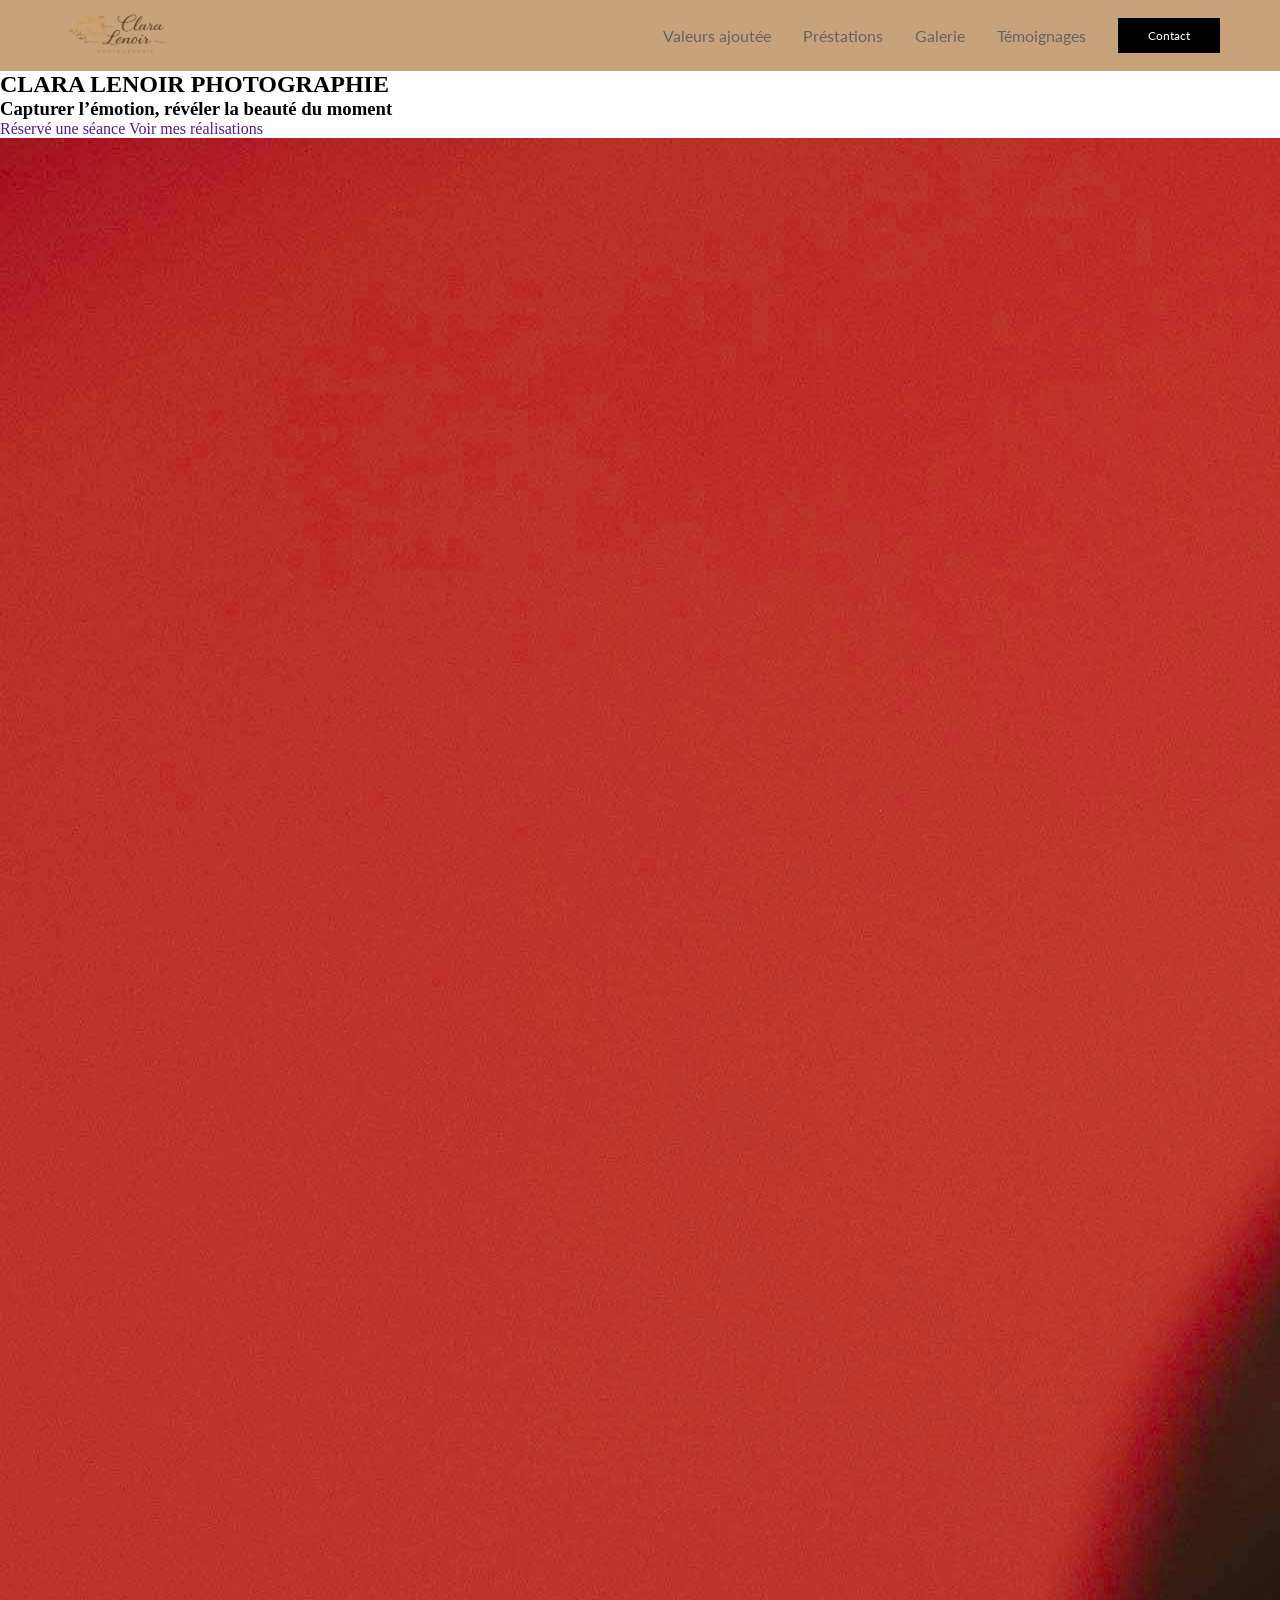
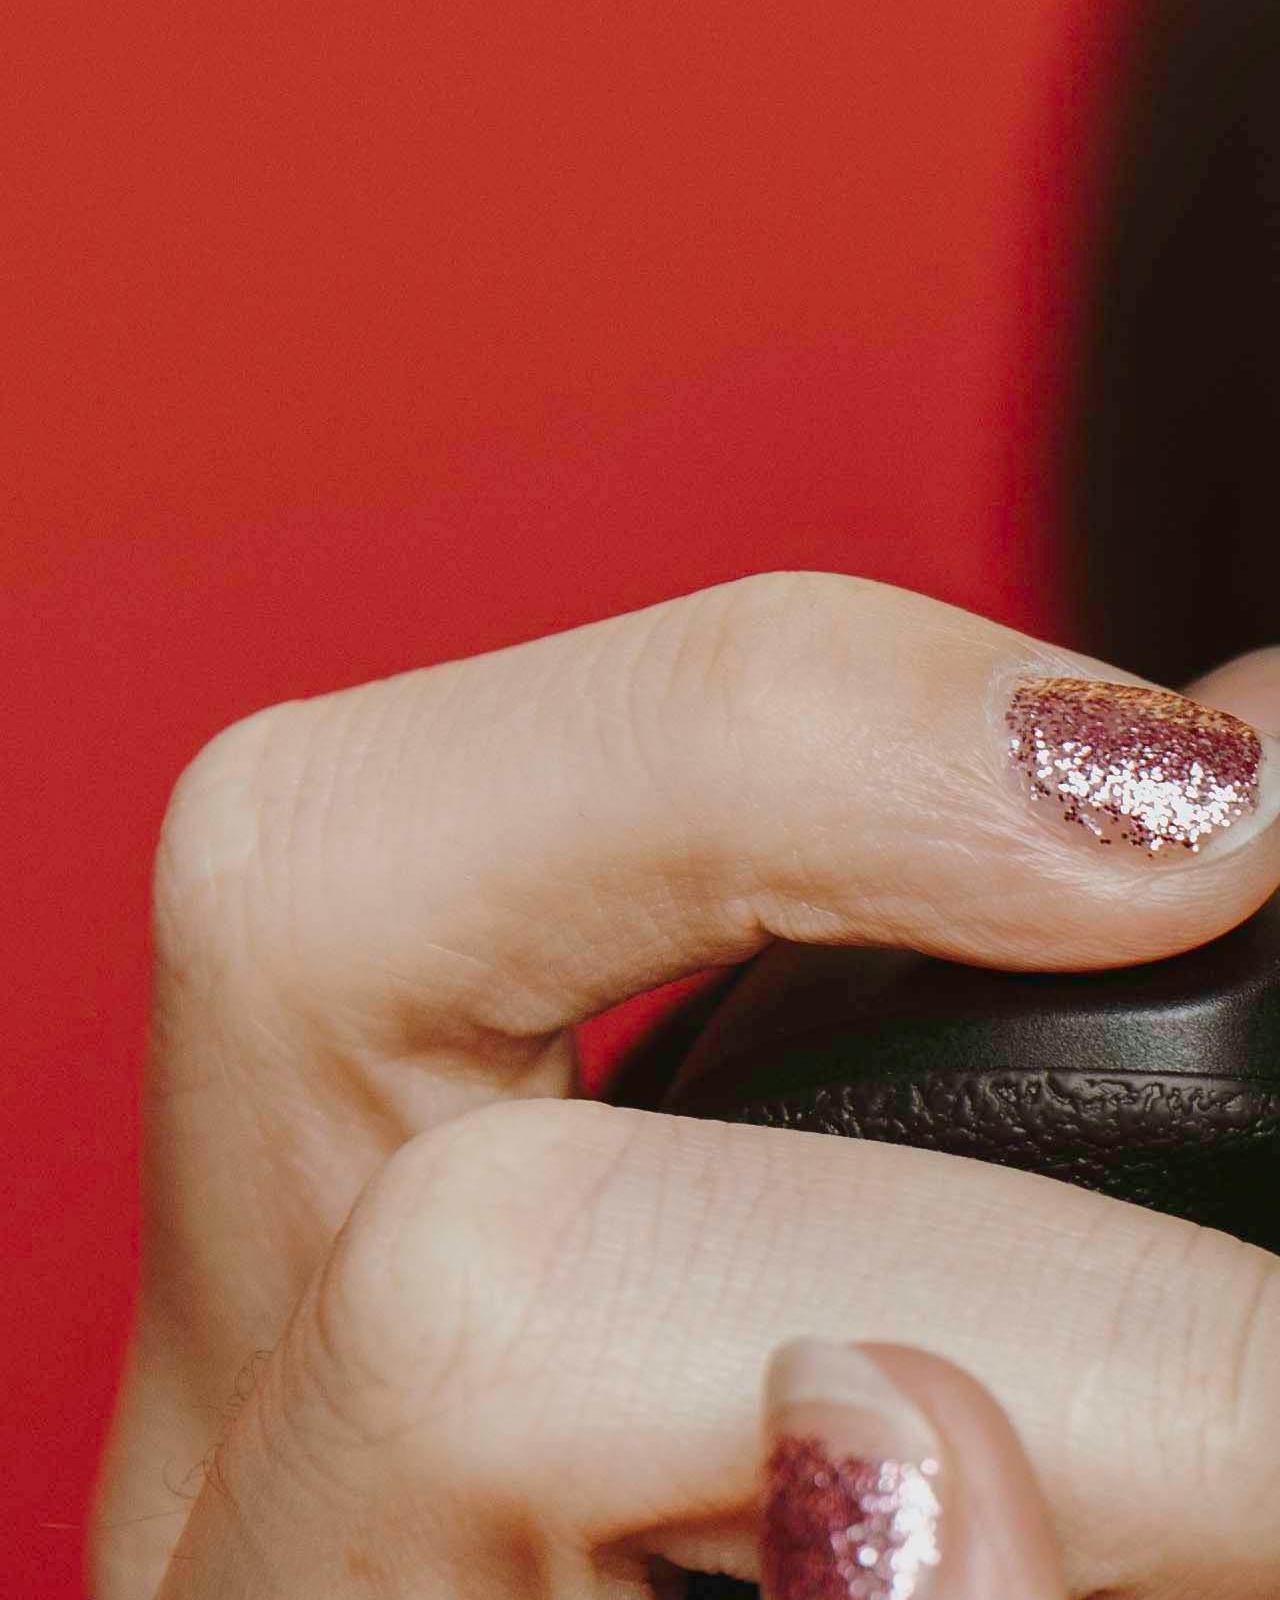
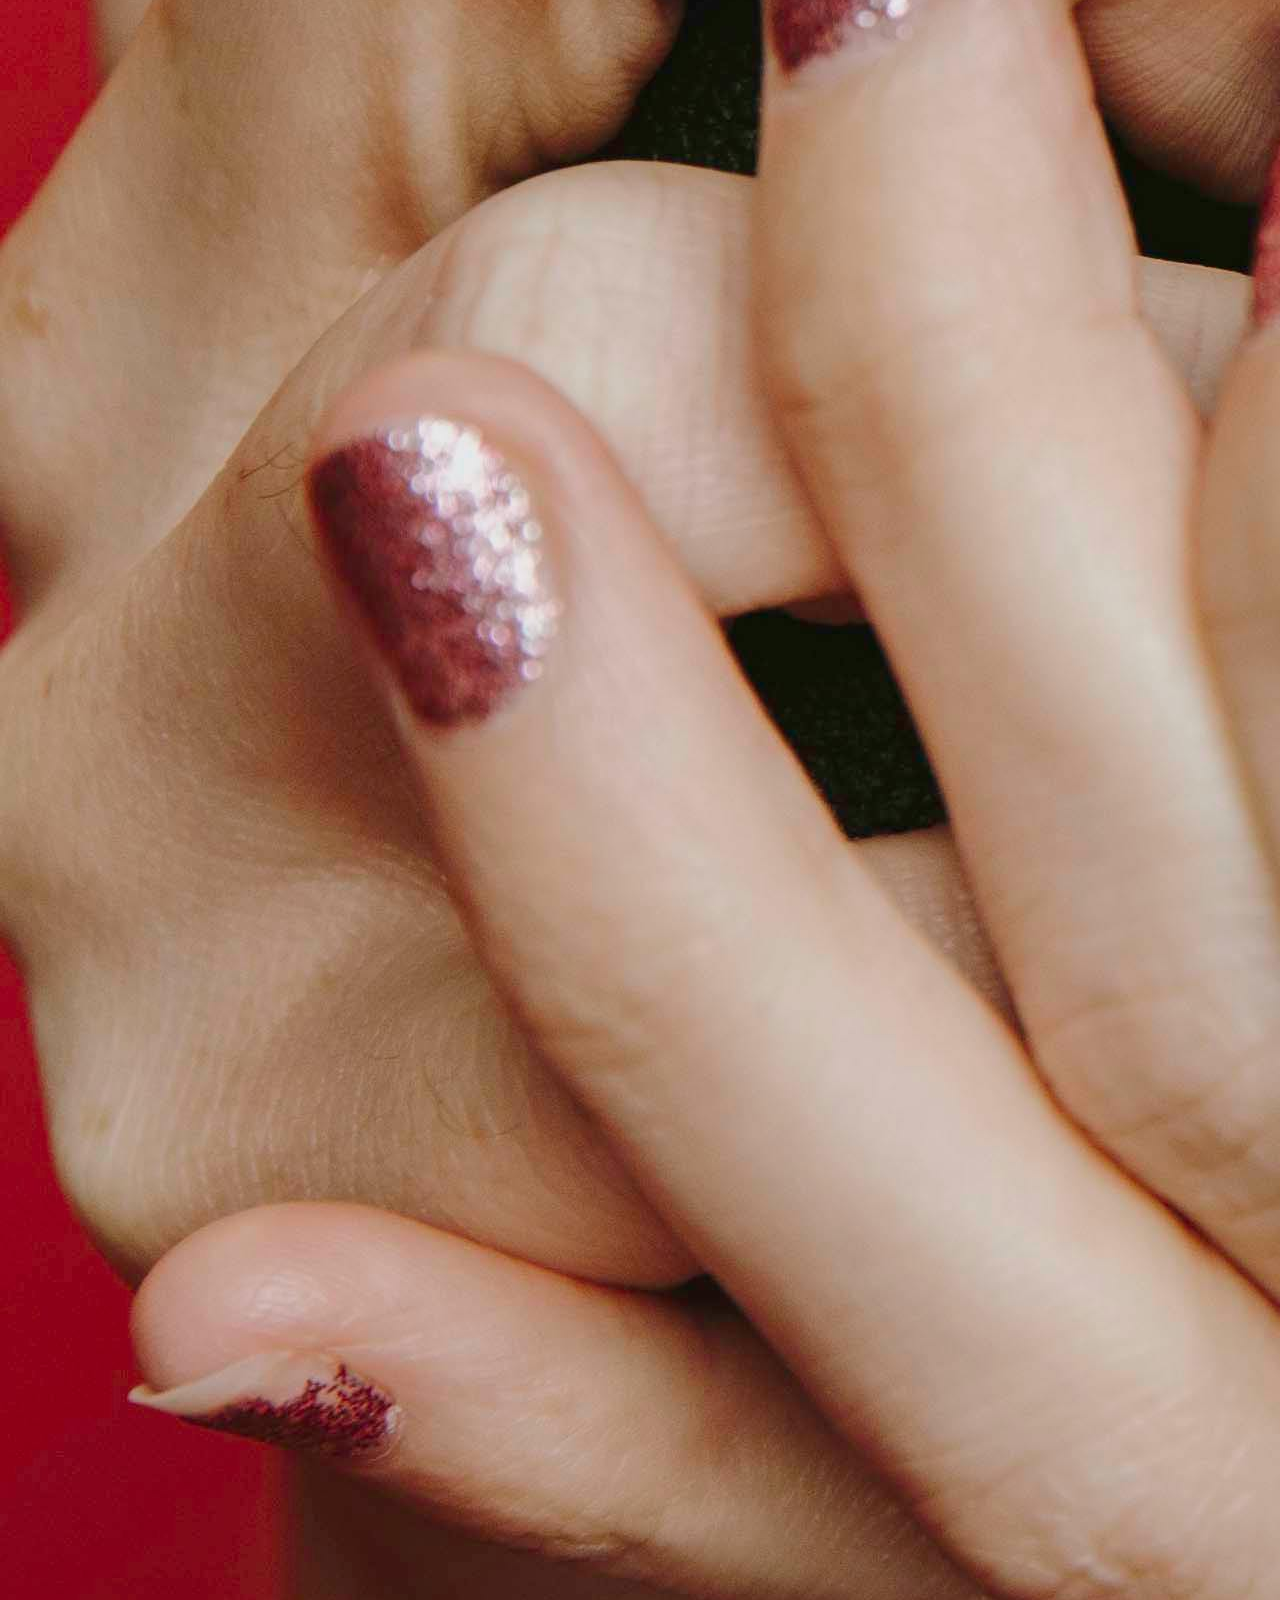
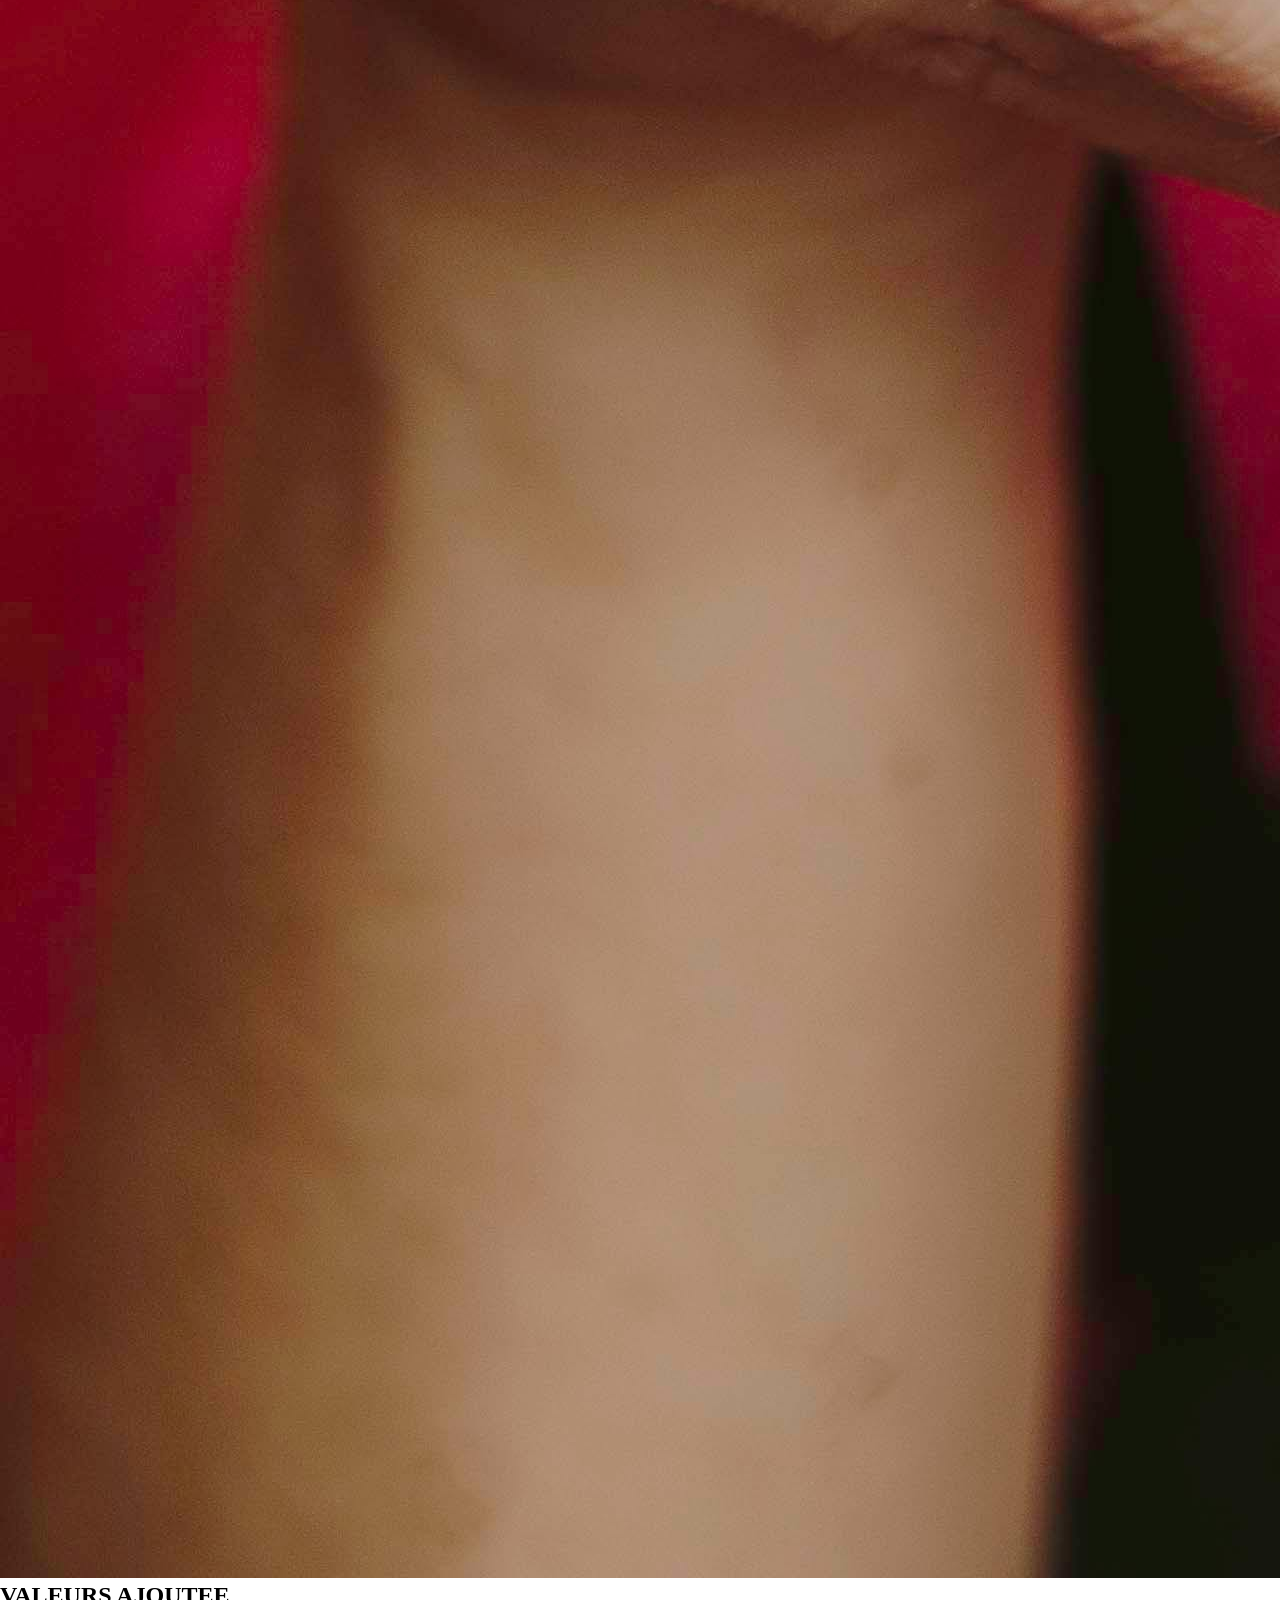
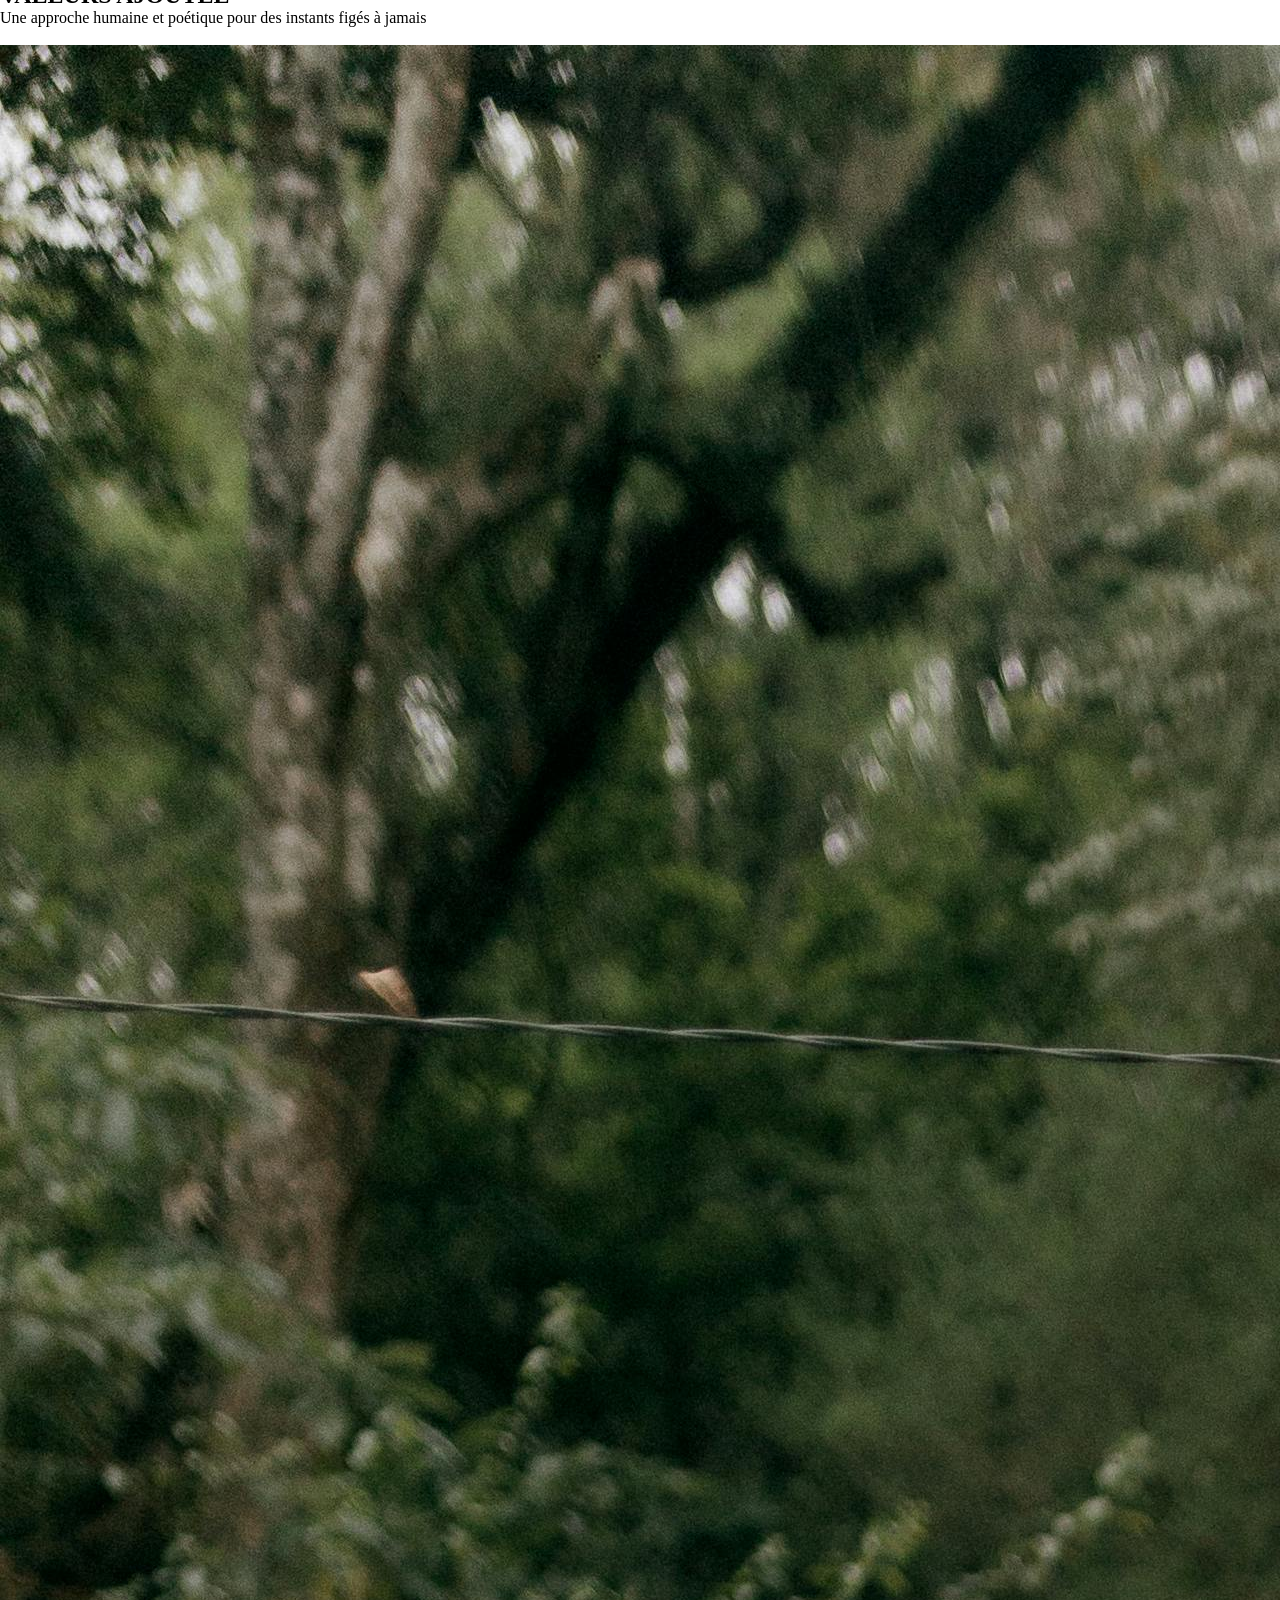
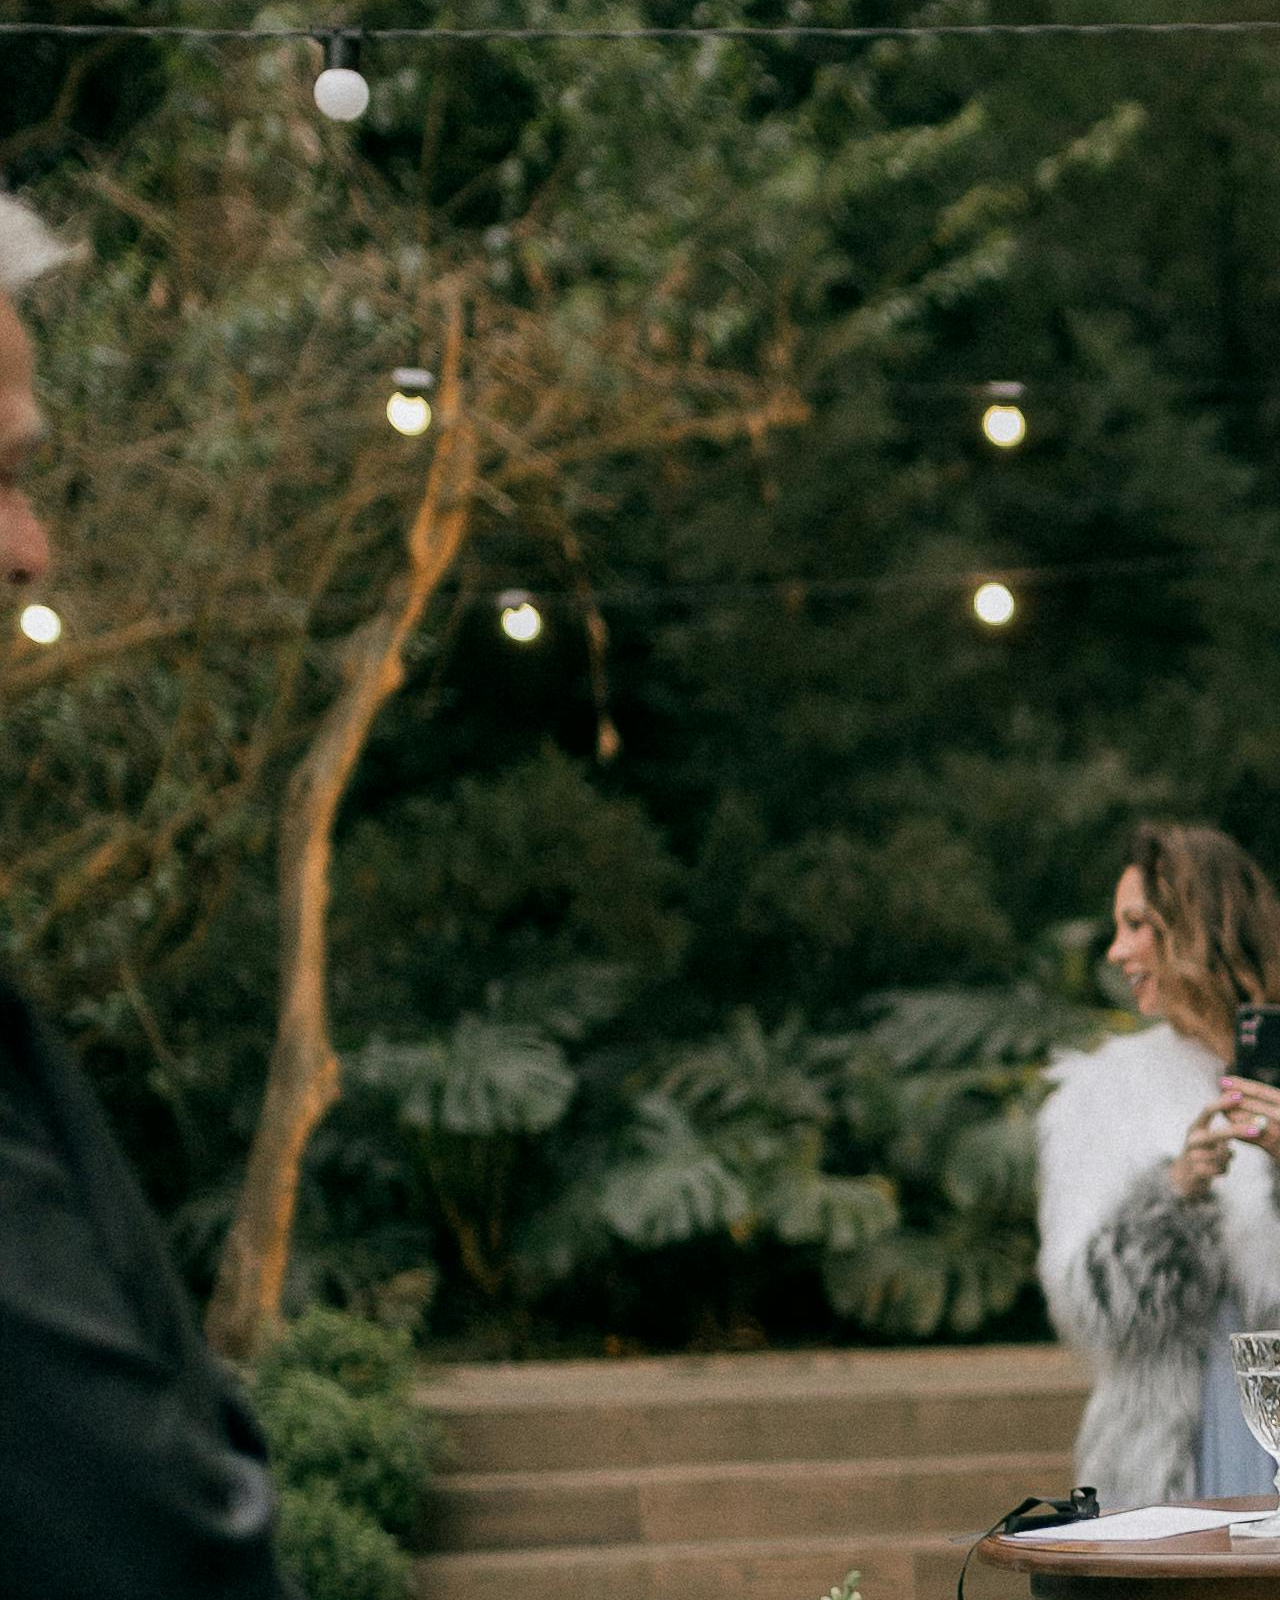
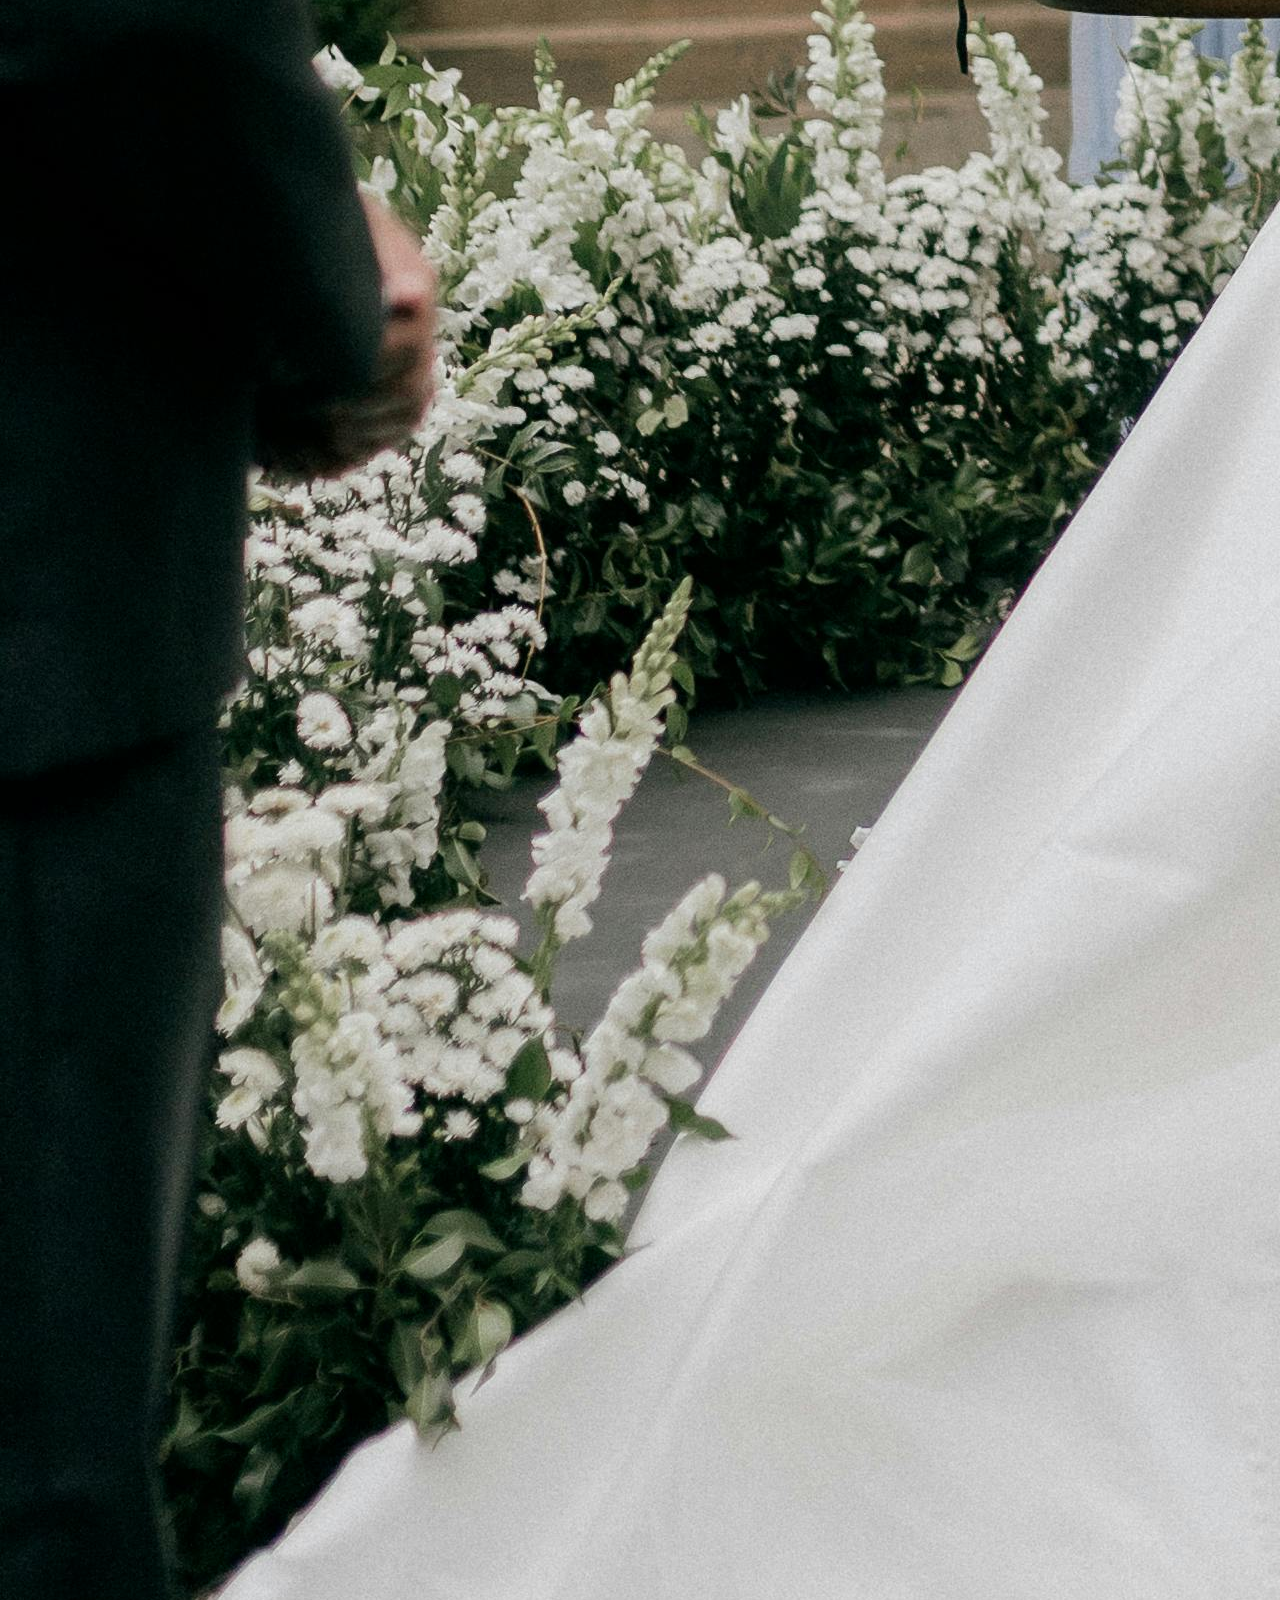
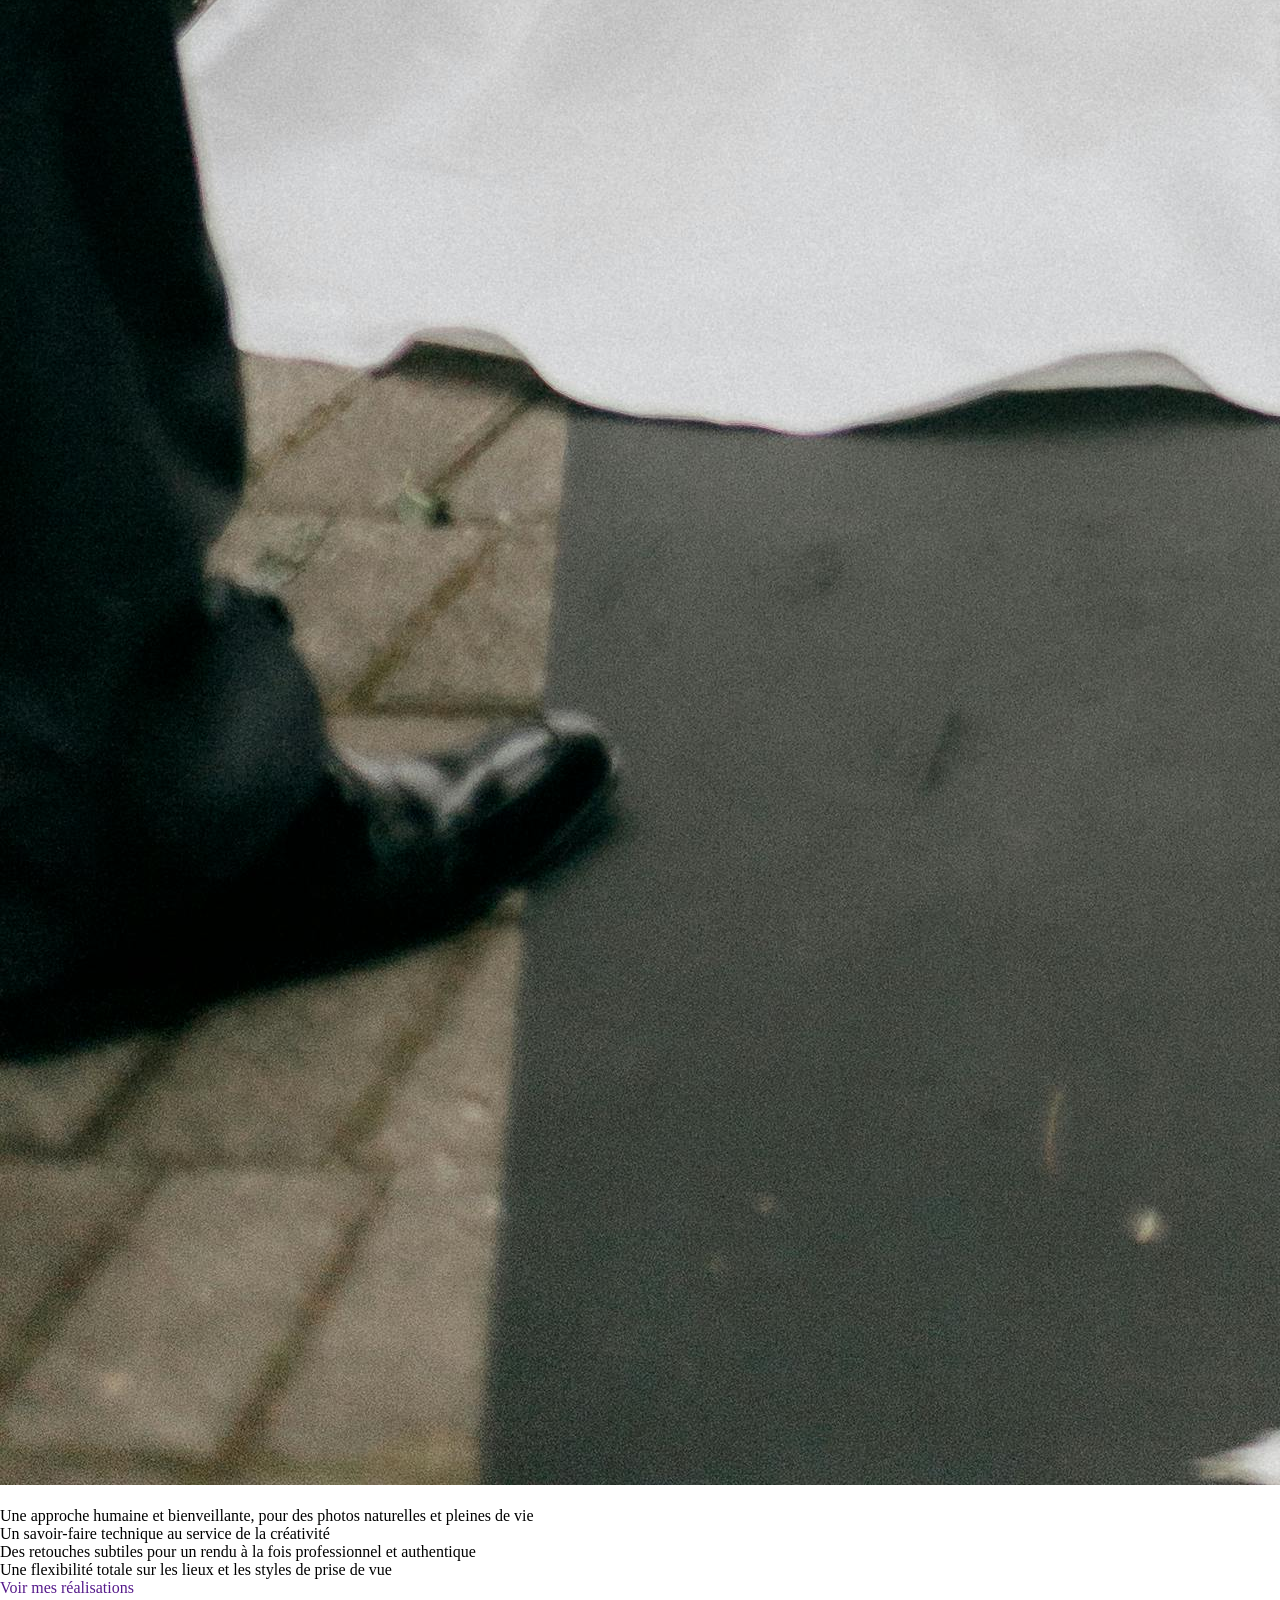
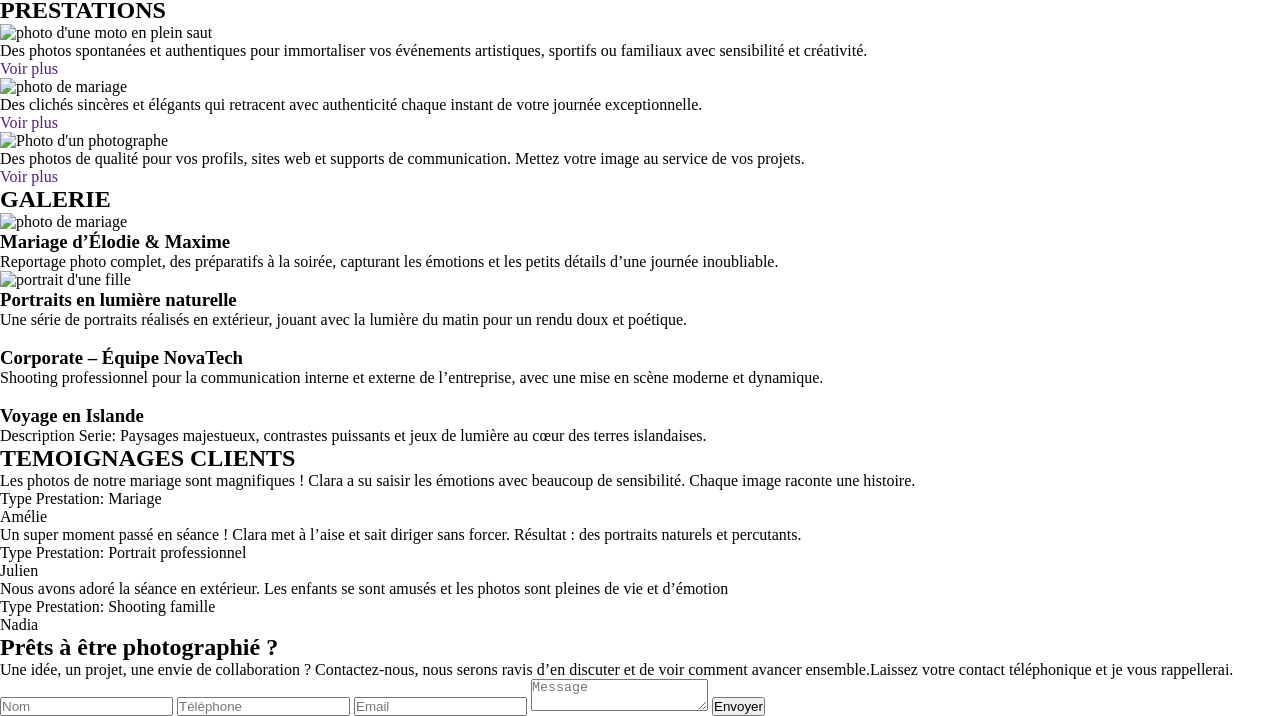
==== index.html @ d7edb302 "v1" ====
<!DOCTYPE html>
<html lang="en">

<head>
    <meta charset="UTF-8">
    <meta name="viewport" content="width=device-width, initial-scale=1.0">
    <title>Clara Lenoir Photographie</title>

    <link rel="preconnect" href="https://fonts.googleapis.com">
    <link rel="preconnect" href="https://fonts.gstatic.com" crossorigin>
    <link
        href="https://fonts.googleapis.com/css2?family=Lato:ital,wght@0,100;0,300;0,400;0,700;0,900;1,100;1,300;1,400;1,700;1,900&family=Montserrat:ital,wght@0,100..900;1,100..900&display=swap"
        rel="stylesheet">


    <link rel="stylesheet" type="text/css"
        href="https://cdn.jsdelivr.net/npm/@phosphor-icons/web@2.1.1/src/regular/style.css" />
    <link rel="stylesheet" type="text/css"
        href="https://cdn.jsdelivr.net/npm/@phosphor-icons/web@2.1.1/src/fill/style.css" />

    <link rel="stylesheet" href="style.css">

</head>

<body>

    <!------------
        HEADER
    -------------->
    <header class="flex align-center space-between bg-beige">

        <div class="flex space-between align-center container-1200">
            <a class="w-10" href="">
                <img class="w-100" src="asset/photographe/Logo-transparant.png" alt="">
            </a>

            <nav class="flex gap-32 align-center">

                <a class="black lato" href="">Valeurs ajoutée</a>
                <a class="black lato" href="">Préstations</a>
                <a class="black lato" href="">Galerie</a>
                <a class="black lato" href="">Témoignages</a>

                <!--Bouton-->
                <a class="lato btn-black" href="">Contact</a>

            </nav>
        </div>


    </header>

    <main>
        <!-------------------
        SECTION HERO
    -------------------->
        <section>

            <div>
                <h1>CLARA LENOIR PHOTOGRAPHIE</h1>

                <h3>Capturer l’émotion, révéler la beauté du moment</h3>

                <div>
                    <a href="">Réservé une séance</a>

                    <a href="">Voir mes réalisations</a>
                </div>

                <img src="asset/photographe/HERO.jpg" alt="Photo d'une photographe">

            </div>

        </section>

        <!----------------------------
        SECTION VALEURS AJOUTEE
    ----------------------------->
        <section>

            <!--DIV H2-->
            <div>
                <h2>VALEURS AJOUTEE</h2>

                <p>Une approche humaine et poétique pour des instants figés à jamais</p>

            </div>

            <!--DIV PARENT-->
            <div>

                <!--DIV IMG-->
                <div>

                    <img src="asset/photographe/mariage.png" alt="">

                    <img src="asset/photographe/Mariage2.jpg" alt="">

                    <img src="" alt="">

                </div>

                <!--DIV LIST-->
                <div>
                    <ul>
                        <li><i class="ph ph-shield-check"></i>Une approche humaine et bienveillante, pour des photos
                            naturelles et pleines de vie</li>

                        <li><i class="ph ph-shield-check"></i>Un savoir-faire technique au service de la créativité</li>

                        <li><i class="ph ph-shield-check"></i>Des retouches subtiles pour un rendu à la fois
                            professionnel et authentique</li>

                        <li><i class="ph ph-shield-check"></i>Une flexibilité totale sur les lieux et les styles de
                            prise de vue</li>

                        <a href="">Voir mes réalisations</a>
                    </ul>

                </div>

            </div>

        </section>

        <!------------------------
        SECTION PRESTATIONS
    -------------------------->
        <section>

            <h2>PRESTATIONS</h2>

            <!--DIV PARENT-->
            <div>

                <!--DIV EVENEMENTS-->
                <div>
                    <img src="asset/photographe/nathanael-desmeules-r5GDJ0V_4D8-unsplash.jpg"
                        alt="photo d'une moto en plein saut">

                    <p>Des photos spontanées et authentiques pour immortaliser vos événements artistiques, sportifs ou
                        familiaux avec sensibilité et créativité.</p>

                    <a href="">Voir plus</a>
                </div>

                <!--DIV MARIAGE-->
                <div>
                    <img src="asset/photographe/alvaro-cvg-mW8IZdX7n8E-unsplash.jpg" alt="photo de mariage">

                    <p>Des clichés sincères et élégants qui retracent avec authenticité chaque instant de votre journée
                        exceptionnelle.</p>

                    <a href="">Voir plus</a>

                </div>

                <!--DIV SHOOTING-->
                <div>
                    <img src="asset/photographe/colin-lloyd-UOBgu1hEj0o-unsplash.jpg" alt="Photo d'un photographe">

                    <p>Des photos de qualité pour vos profils, sites web et supports de communication. Mettez votre
                        image au service de vos projets.</p>

                    <a href="">Voir plus</a>
                </div>

            </div>

        </section>

        <!-------------------
        SECTION GALERIE
    -------------------->
        <section>

            <h2>GALERIE</h2>

            <!--DIV MARIAGE-->
            <div>
                <img src="asset/photographe/mariage.png" alt="photo de mariage">

                <div>
                    <h3>Mariage d’Élodie & Maxime</h3>

                    <p>Reportage photo complet, des préparatifs à la soirée, capturant les émotions et les petits
                        détails d’une journée inoubliable.</p>
                </div>

            </div>

            <!--DIV PORTRAITS-->
            <div>
                <img src="asset/photographe/portraits-lumiere.png" alt="portrait d'une fille">

                <div>
                    <h3>Portraits en lumière naturelle</h3>

                    <p>Une série de portraits réalisés en extérieur, jouant avec la lumière du matin pour un rendu doux
                        et poétique.</p>
                </div>
            </div>

            <!--DIV CORPORATE-->
            <div>
                <img src="asset/photographe/corporate-novatech.png" alt="">

                <div>
                    <h3>Corporate – Équipe NovaTech</h3>

                    <p>Shooting professionnel pour la communication interne et externe de l’entreprise, avec une mise en
                        scène moderne et dynamique.</p>
                </div>
            </div>

            <!--DIV VOYAGE-->
            <div>
                <img src="asset/photographe/voyage-islande.png" alt="">

                <div>
                    <h3>Voyage en Islande</h3>

                    <p>Description Serie: Paysages majestueux, contrastes puissants et jeux de lumière au cœur des
                        terres islandaises.</p>
                </div>
            </div>

        </section>

        <!------------------------
        SECTION TEMOIGNAGES
    -------------------------->
        <section>

            <h2>TEMOIGNAGES CLIENTS</h2>

            <!--DIV PARENT-->
            <div>

                <!--DIV AMELIE-->
                <div>
                    <p>Les photos de notre mariage sont magnifiques ! Clara a su saisir les émotions avec beaucoup de
                        sensibilité. Chaque image raconte une histoire.</p>

                    <p>Type Prestation: Mariage</p>

                    <p>Amélie</p>
                </div>

                <!--DIV JULIEN-->
                <div>
                    <p>Un super moment passé en séance ! Clara met à l’aise et sait diriger sans forcer. Résultat : des
                        portraits naturels et percutants.</p>

                    <p>Type Prestation: Portrait professionnel</p>

                    <p>Julien</p>
                </div>

                <!--DIV NADIA-->
                <div>
                    <p>Nous avons adoré la séance en extérieur. Les enfants se sont amusés et les photos sont pleines de
                        vie et d’émotion</p>

                    <p>Type Prestation: Shooting famille</p>

                    <p>Nadia</p>
                </div>

            </div>

        </section>

        <!------------
        FOOTER
    ------------->
        <footer>

            <!-- DIV NAV -->
            <div>
                <h2>Prêts à être photographié ?</h2>

                <p>Une idée, un projet, une envie de collaboration ? Contactez-nous, nous serons ravis d’en discuter et
                    de voir comment avancer ensemble.Laissez votre contact téléphonique et je vous rappellerai.</p>

                <nav>
                    <a href=""><i class="ph ph-instagram-logo"></i></a>
                    <a href=""><i class="ph ph-facebook-logo"></i></a>
                    <a href=""><i class="ph ph-dribbble-logo"></i></a>
                    <a href=""><i class="ph ph-behance-logo"></i></a>
                    <a href=""><i class="ph ph-discord-logo"></i></a>
                </nav>

            </div>

            <!-- DIV INPUT -->
            <form action="">
                <input type="text" placeholder="Nom">
                <input type="text" placeholder="Téléphone">
                <input type="text" placeholder="Email">
                <textarea name="" id="" placeholder="Message"></textarea>

                <input type="submit" value="Envoyer">
            </form>

        </footer>

    </main>
</body>

</html>
---- style.css ----
/* import de la typo */


/* ------------------------------
            RESET
 ---------------------------------*/
*{
    margin: 0; /* pas de marges par défaut */
    padding: 0; /* pas de padding par défaut */
    box-sizing: border-box;  /* Ne change pas la taille de la boite si j'ajoute des paddings ou des broder. je garde le controle de ma boite.*/
}

a{
    text-decoration: none;
}

/* ------------------------------
            TEXTES
 ---------------------------------*/

.decoration-none {
    text-decoration: none; /* retirer la ligne sous le texte */
}

.list-type-none{
    list-style-type: none; /*retirer la puces des listes */
}

.bold{
    font-weight: 800; /* mettre en gras */
}

.text-center{
    text-align: center; /* centrer le texte */
}

.uppercase{
    text-transform: uppercase; /* mettre en majuscule */
}

.black{
    color: #636363;
}

.lato{
    font-family: "Lato",sans-serif;
}

/* ------------------------------
            LARGEURS
 ---------------------------------*/

.w-100{
    width: 100%;
}


.w-50 {
    width: 50%;
}

.w-48{
    width: 48%;
}

.w-30 {
    width: 30%;
}

.w-25 {
    width: 25%;
}

.w-20{
    width: 20%;
}

.w-10{
    width: 10%;
}

/* ------------------------------
            FLEXBOX
 ---------------------------------*/

.flex {
    display: flex;
    flex-wrap: wrap;
}

.space-between{
    justify-content: space-between;
}

.align-center{
    align-items: center;
}

.justify-center{
    justify-content: center;
}

.gap-8{
    gap: 8px;
}

.gap-16{
    gap: 16px;
}

.gap-32{
    gap: 32px;
}

/* ------------------------------
         MARGIN & PADDING 
 ---------------------------------*/

 /* Margin */

.mt-16 {
    margin-top: 16px;
}

.mb-16{
    margin-bottom: 16px;
}

.mt-32{
    margin-top: 32px;
}

.mb-32{
    margin-bottom: 32px;
}

.mt-128{
    margin-top: 128px;
}

.mb-128{
    margin-bottom: 128px;
}

/* padding */


.pb-16{
    padding-bottom: 16px;
}

.pt-16{
    padding-top: 16px;
}

.pb-32{
    padding-bottom: 16px;
}

.pt-32{
    padding-top: 32px;
}

.pb-32{
    padding-bottom: 32px;
}

.pt-128{
    padding-top: 128px;
}

.pb-128{
    padding-bottom: 128px;
}

/* ------------------------------
            CONTAINER
 ---------------------------------*/

.container-1000{
    max-width: 1000px;
    width: 100%;
    margin-left: auto;
    margin-right: auto;
    padding-left: 20px;
    padding-right: 20px;
}

.container-1200{
    max-width: 1200px;
    width: 100%;
    margin-left: auto;
    margin-right: auto;
    padding-left: 20px;
    padding-right: 20px;
}

.container-800{
    max-width: 800px;
    width: 100%;
    margin-left: auto;
    margin-right: auto;
    padding-left: 20px;
    padding-right: 20%;
}

/*----------------- 
    BACKGROUND
-------------------*/

.bg-beige{
    background-color: #C8A27A;
}


/*--------------
    BOUTON
---------------*/

.btn-black{
    padding: 10px 30px;
    background-color:black ;
    color: #FFFFFF;
    display: inline-block;
    font-size: 12px;
}
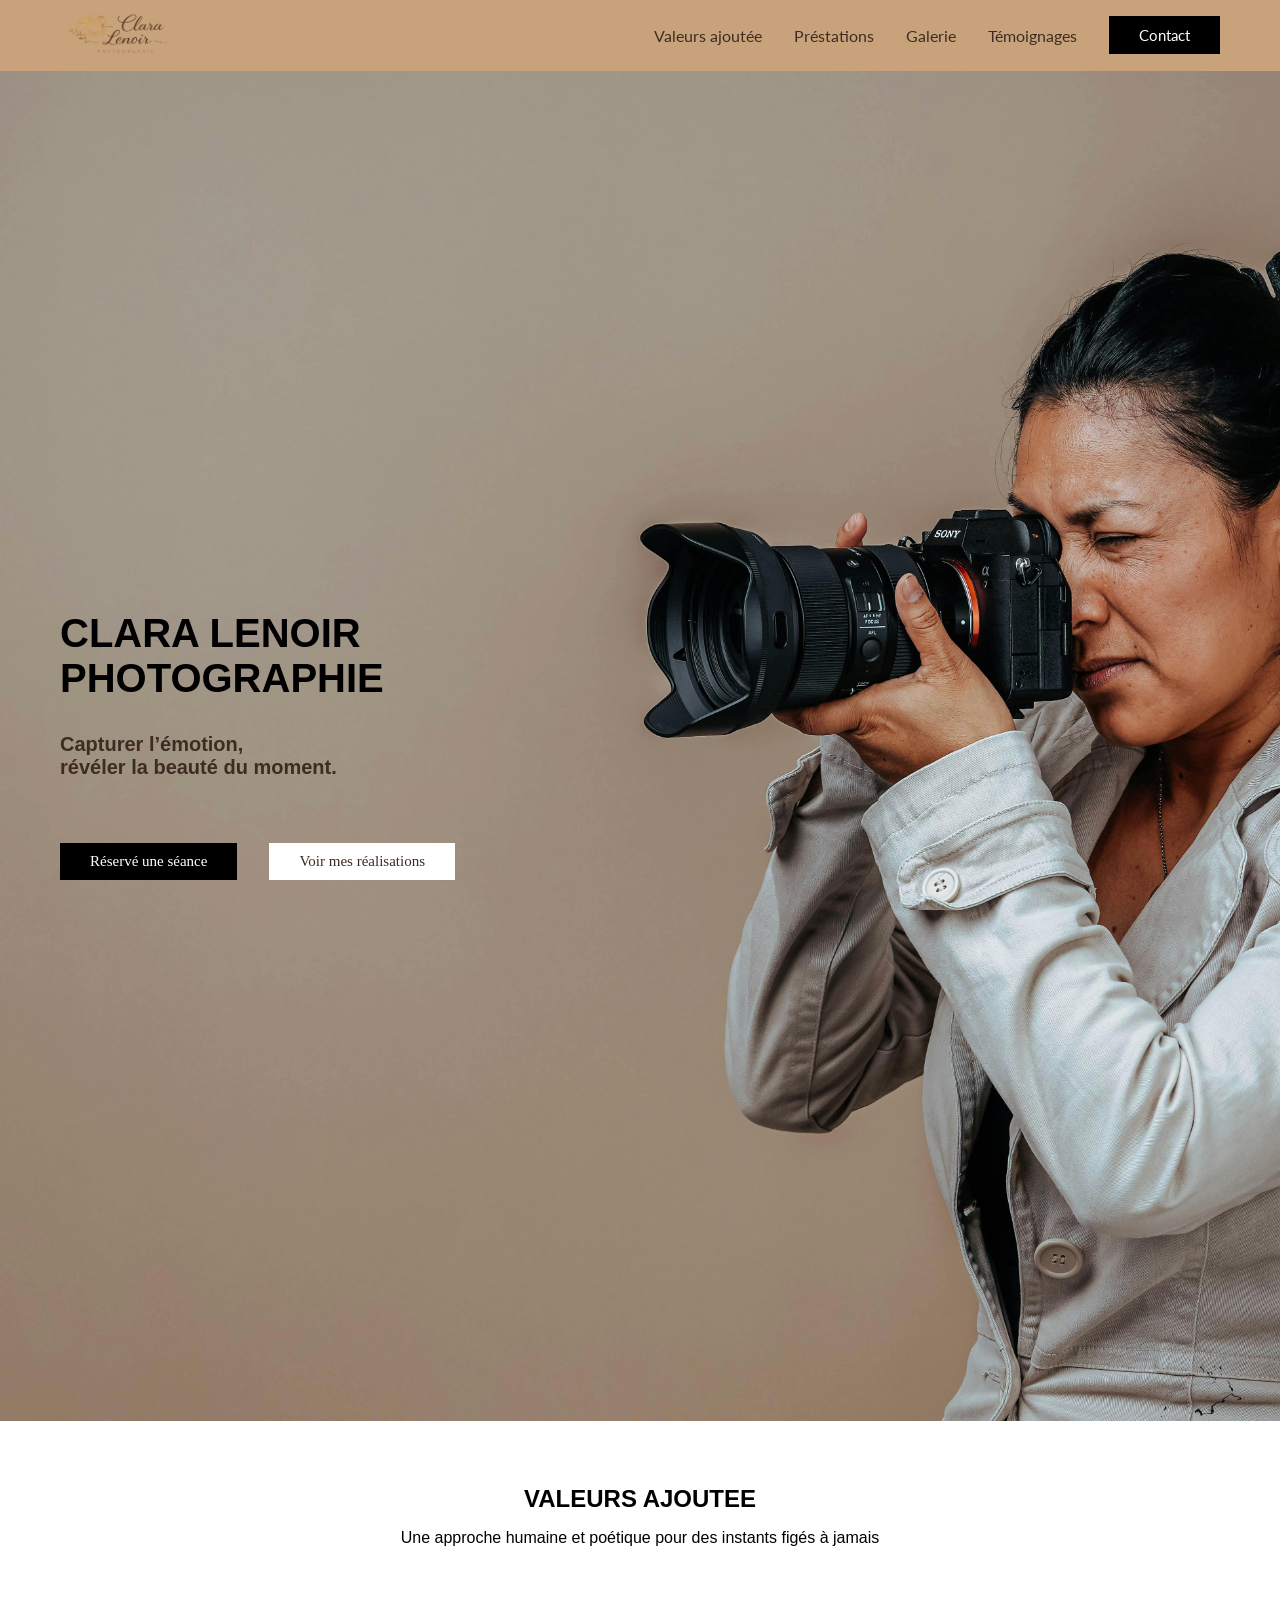
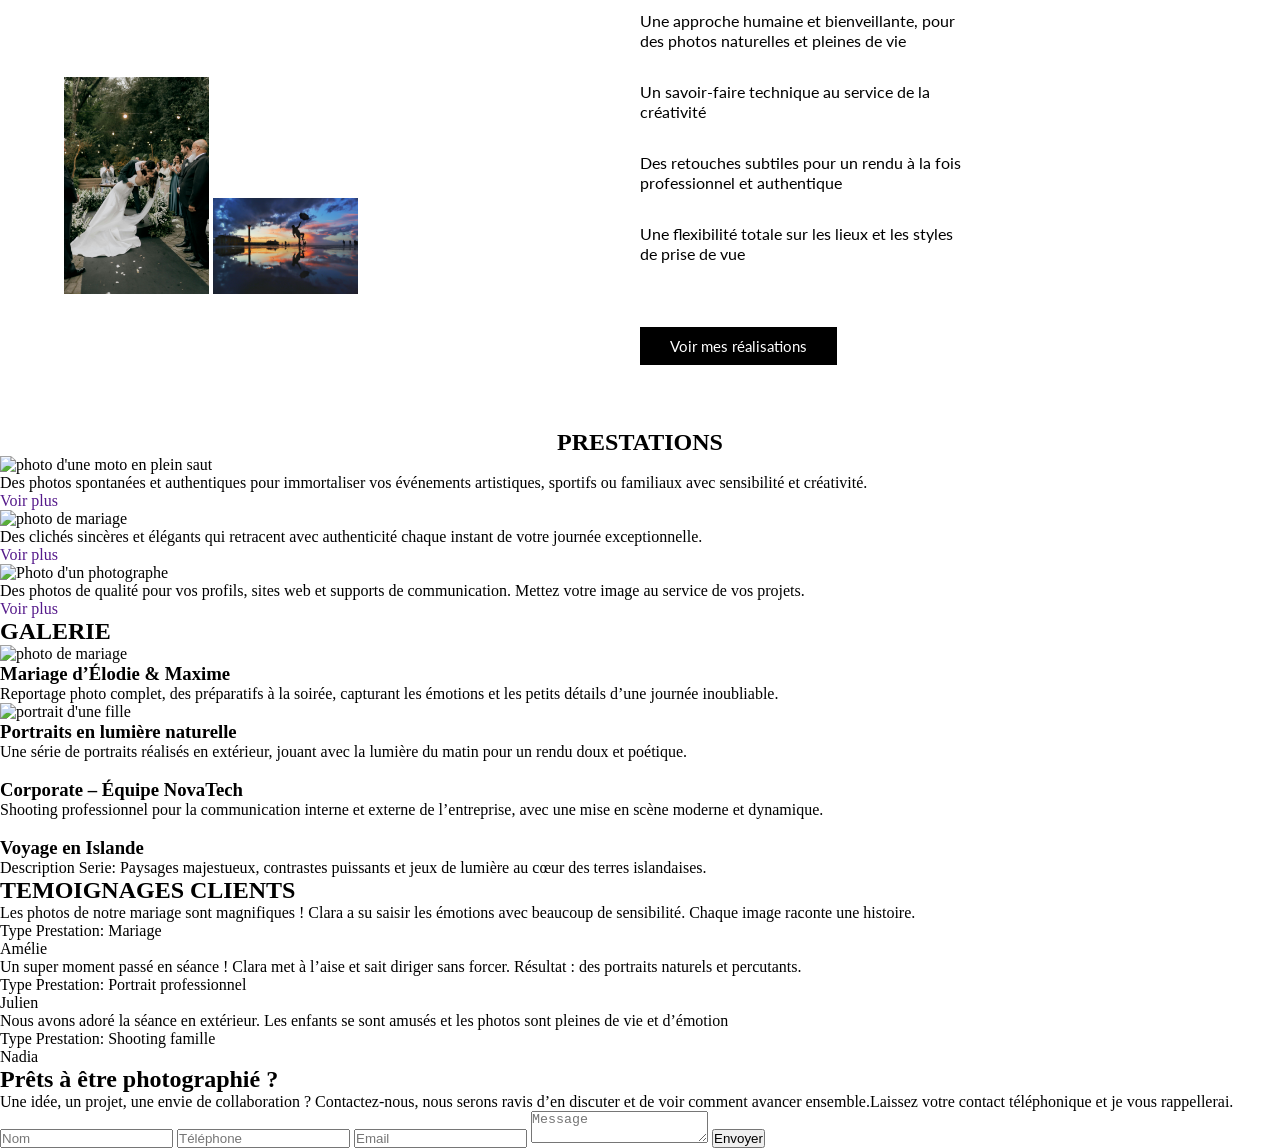
==== commit e11bcd16: "V2" ====
--- a/index.html
+++ b/index.html
@@ -53,68 +53,70 @@
     <main>
         <!-------------------
         SECTION HERO
-    -------------------->
-        <section>
-
-            <div>
-                <h1>CLARA LENOIR PHOTOGRAPHIE</h1>
-
-                <h3>Capturer l’émotion, révéler la beauté du moment</h3>
-
-                <div>
-                    <a href="">Réservé une séance</a>
-
-                    <a href="">Voir mes réalisations</a>
-                </div>
-
-                <img src="asset/photographe/HERO.jpg" alt="Photo d'une photographe">
-
+        -------------------->
+        <section class="bg-hero flex align-center ">
+
+            <div class="container-1200">
+                <h1 class="mb-32">CLARA LENOIR<br> PHOTOGRAPHIE</h1>
+
+                <h3 class="black montserrat font-size-20 mb-64">Capturer l’émotion,<br> révéler la beauté du moment.</h3>
+
+                <div class="flex align-center gap-32">
+                    <a class="btn-black" href="">Réservé une séance</a>
+
+                    <a class="btn-white" href="">Voir mes réalisations</a>
+                </div>
+
+            
             </div>
 
         </section>
 
         <!----------------------------
         SECTION VALEURS AJOUTEE
-    ----------------------------->
+        ----------------------------->
         <section>
 
             <!--DIV H2-->
-            <div>
-                <h2>VALEURS AJOUTEE</h2>
-
-                <p>Une approche humaine et poétique pour des instants figés à jamais</p>
+            <div class="text-center mb-64 mt-64">
+                <h2 class="montserrat mb-16">VALEURS AJOUTEE</h2>
+
+                <p class="montserrat">Une approche humaine et poétique pour des instants figés à jamais</p>
 
             </div>
 
             <!--DIV PARENT-->
-            <div>
+            <div class="flex container-1200 align-center space-around">
 
                 <!--DIV IMG-->
-                <div>
-
-                    <img src="asset/photographe/mariage.png" alt="">
-
-                    <img src="asset/photographe/Mariage2.jpg" alt="">
-
-                    <img src="" alt="">
+                <div class="w-50">
+
+                    <img class="w-25" src="asset/photographe/praise-judah-KHQJf0Gq3RA-unsplash.jpg" alt="">
+
+                    <img class="w-25" src="asset/photographe/Mariage2.jpg" alt="">
+
+                    <img class="w-25" src="asset/photographe/pexel-eau.jpg" alt="">
 
                 </div>
 
                 <!--DIV LIST-->
-                <div>
+                <div class="w-50">
                     <ul>
-                        <li><i class="ph ph-shield-check"></i>Une approche humaine et bienveillante, pour des photos
-                            naturelles et pleines de vie</li>
-
-                        <li><i class="ph ph-shield-check"></i>Un savoir-faire technique au service de la créativité</li>
-
-                        <li><i class="ph ph-shield-check"></i>Des retouches subtiles pour un rendu à la fois
-                            professionnel et authentique</li>
-
-                        <li><i class="ph ph-shield-check"></i>Une flexibilité totale sur les lieux et les styles de
-                            prise de vue</li>
-
-                        <a href="">Voir mes réalisations</a>
+                        <li class="mb-32 lato"><i class="ph ph-shield-check"></i>   Une approche humaine et bienveillante, pour <br> des photos
+                            naturelles et pleines de vie
+                        </li>
+
+                        <li class="mb-32 lato"><i class="ph ph-shield-check"></i>   Un savoir-faire technique au service de la<br> créativité
+                        </li>
+
+                        <li class="mb-32 lato"><i class="ph ph-shield-check"></i>   Des retouches subtiles pour un rendu à la fois<br> professionnel et authentique
+                        </li>
+
+                        <li class="mb-64 lato"><i class="ph ph-shield-check"></i>   Une flexibilité totale sur les lieux et les styles<br> de
+                            prise de vue
+                        </li>
+
+                        <a class="btn-black  lato" href="">Voir mes réalisations</a>
                     </ul>
 
                 </div>
@@ -125,10 +127,10 @@
 
         <!------------------------
         SECTION PRESTATIONS
-    -------------------------->
+        -------------------------->
         <section>
 
-            <h2>PRESTATIONS</h2>
+            <h2 class="text-center mt-64">PRESTATIONS</h2>
 
             <!--DIV PARENT-->
             <div>
@@ -170,8 +172,8 @@
         </section>
 
         <!-------------------
-        SECTION GALERIE
-    -------------------->
+            SECTION GALERIE
+        -------------------->
         <section>
 
             <h2>GALERIE</h2>
@@ -229,7 +231,7 @@
 
         <!------------------------
         SECTION TEMOIGNAGES
-    -------------------------->
+        -------------------------->
         <section>
 
             <h2>TEMOIGNAGES CLIENTS</h2>
@@ -273,7 +275,7 @@
 
         <!------------
         FOOTER
-    ------------->
+        ------------->
         <footer>
 
             <!-- DIV NAV -->
--- a/style.css
+++ b/style.css
@@ -14,6 +14,19 @@
     text-decoration: none;
 }
 
+h1{
+    font-family: "Montserrat",sans-serif;
+    font-size: 40px;
+}
+
+li{
+    list-style: none;
+}
+
+i{
+    color:#C8A27A ;
+}
+
 /* ------------------------------
             TEXTES
  ---------------------------------*/
@@ -39,13 +52,27 @@
 }
 
 .black{
-    color: #636363;
+    color: #3E2C23;
 }
 
 .lato{
     font-family: "Lato",sans-serif;
 }
 
+.montserrat{
+    font-family: "Montserrat",sans-serif;
+}
+
+.font-size-20{
+    font-size: 20px;
+}
+
+.text-center{
+    text-align: center;
+}
+
+
+
 /* ------------------------------
             LARGEURS
  ---------------------------------*/
@@ -77,6 +104,11 @@
 
 .w-10{
     width: 10%;
+}
+
+.img-100{
+    width: 100%;
+    height: 200px;
 }
 
 /* ------------------------------
@@ -92,6 +124,10 @@
     justify-content: space-between;
 }
 
+.space-around{
+    justify-content: space-around;
+}
+
 .align-center{
     align-items: center;
 }
@@ -112,6 +148,10 @@
     gap: 32px;
 }
 
+.largeur-card{
+    width: calc(50% - 16px) ;
+}
+
 /* ------------------------------
          MARGIN & PADDING 
  ---------------------------------*/
@@ -132,6 +172,14 @@
 
 .mb-32{
     margin-bottom: 32px;
+}
+
+.mt-64{
+    margin-top: 64px;
+}
+
+.mb-64{
+    margin-bottom: 64px;
 }
 
 .mt-128{
@@ -212,6 +260,14 @@
     background-color: #C8A27A;
 }
 
+.bg-hero{
+    background-image: url("asset/photographe/HERO2.jpg");
+    background-size: cover;
+    background-repeat: no-repeat;
+    height: 150vh;
+    
+    
+}
 
 /*--------------
     BOUTON
@@ -222,5 +278,14 @@
     background-color:black ;
     color: #FFFFFF;
     display: inline-block;
-    font-size: 12px;
+    font-size: 15px;
+}
+
+.btn-white{
+     padding: 10px 30px;
+    background-color:#FFFFFF ;
+    color:#3E2C23 ;
+    display: inline-block;
+    font-size: 15px;
+
 }
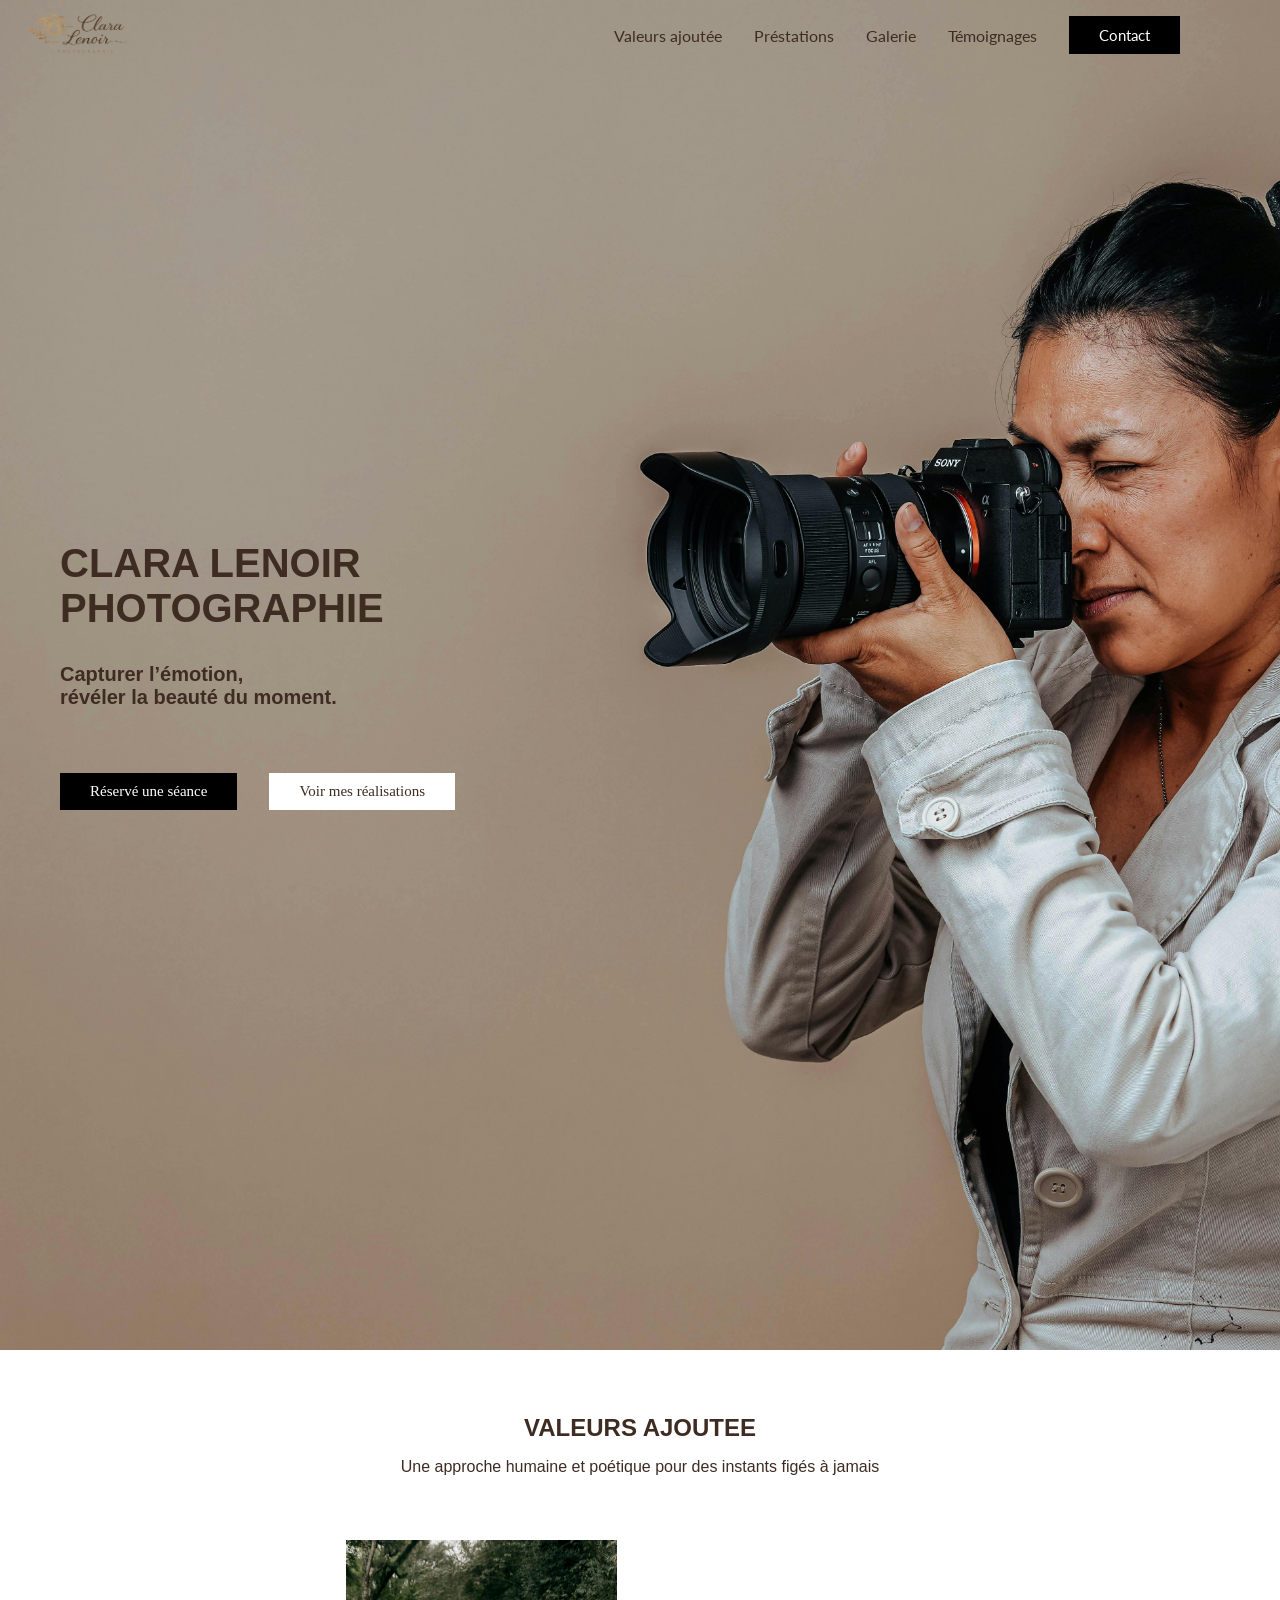
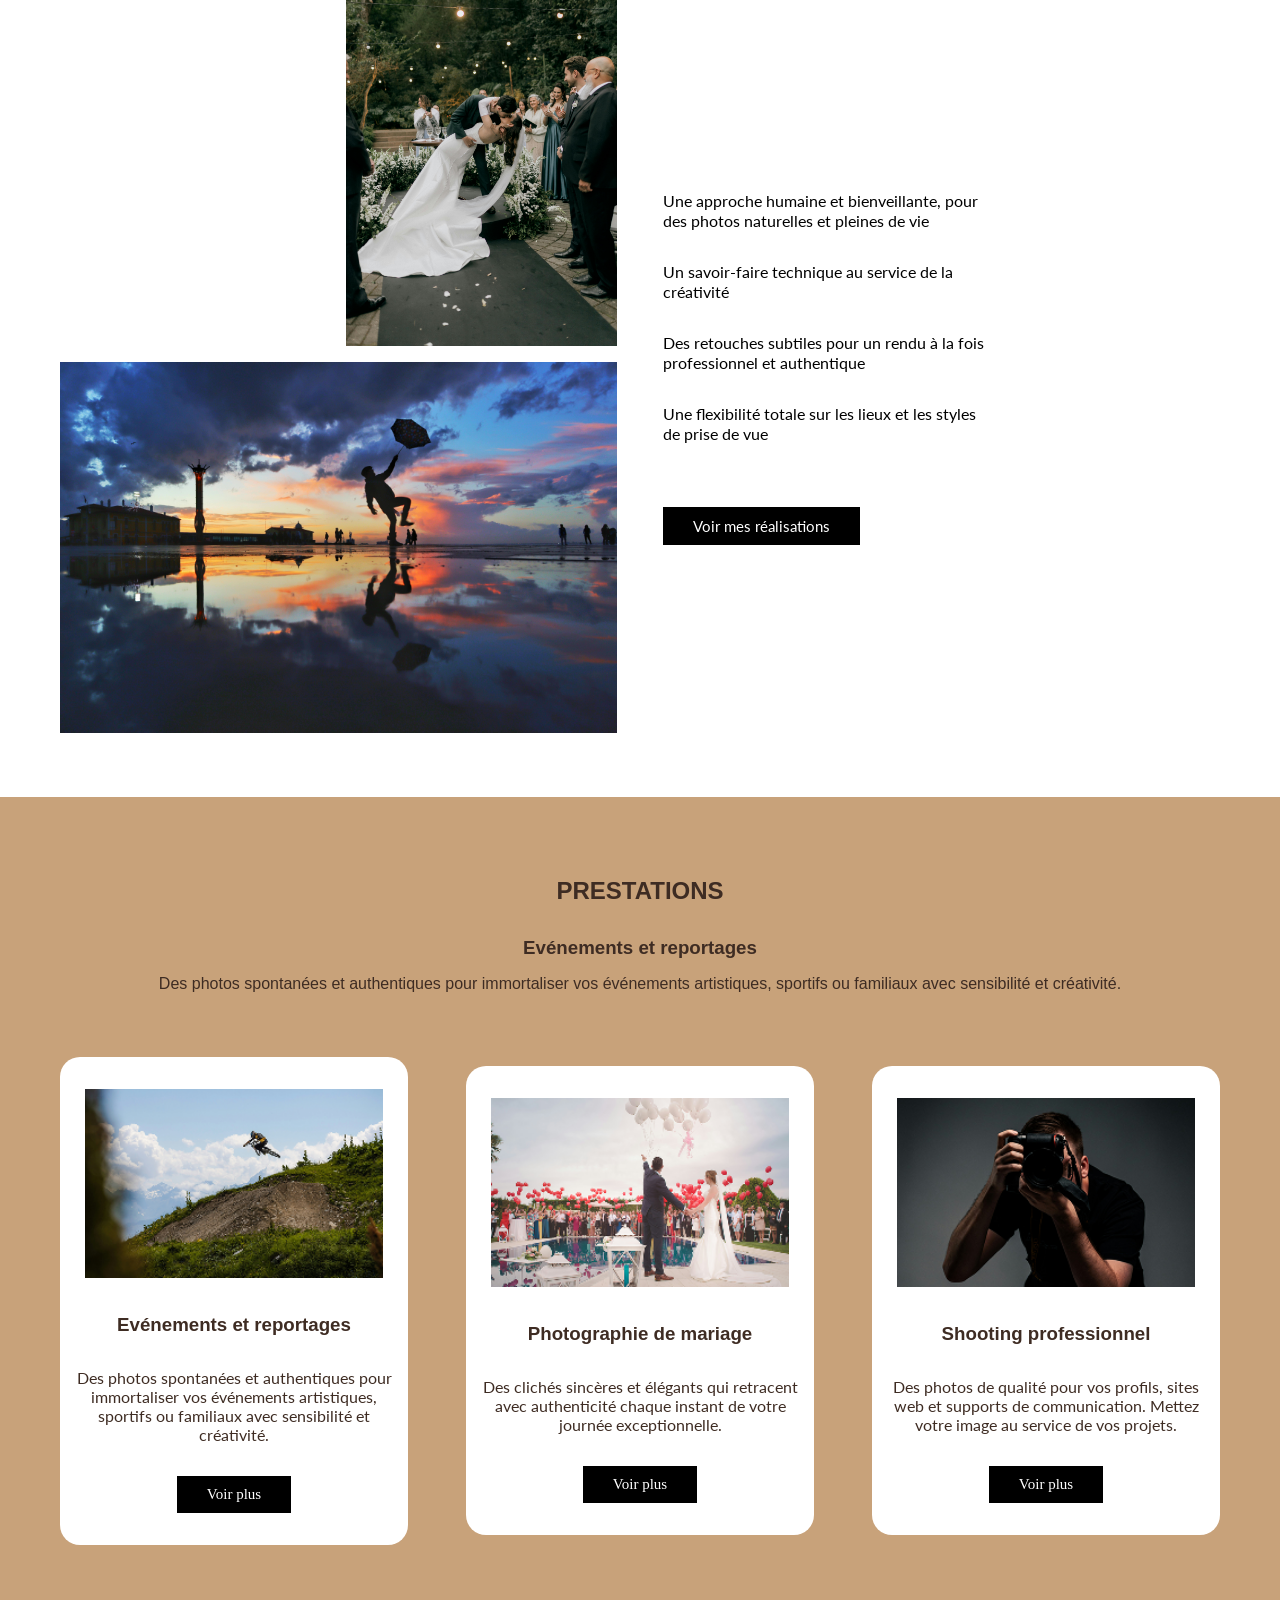
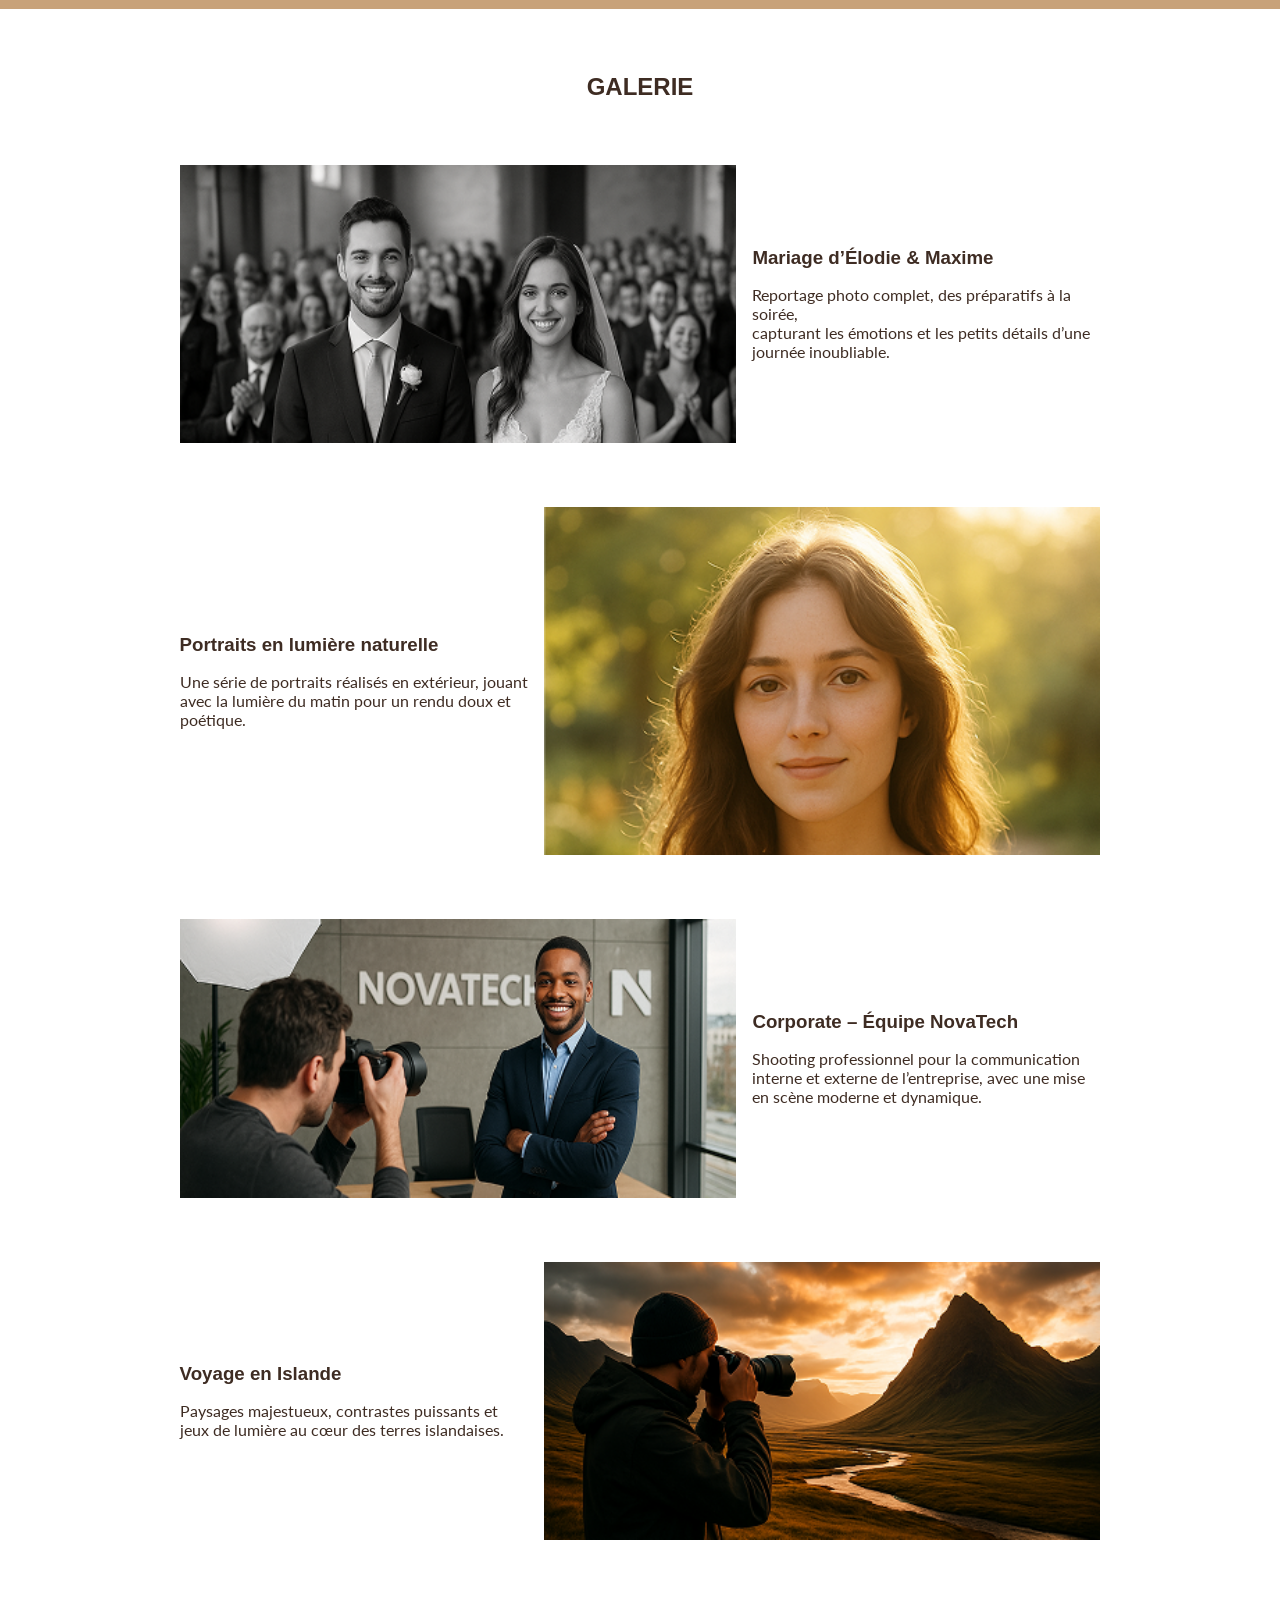
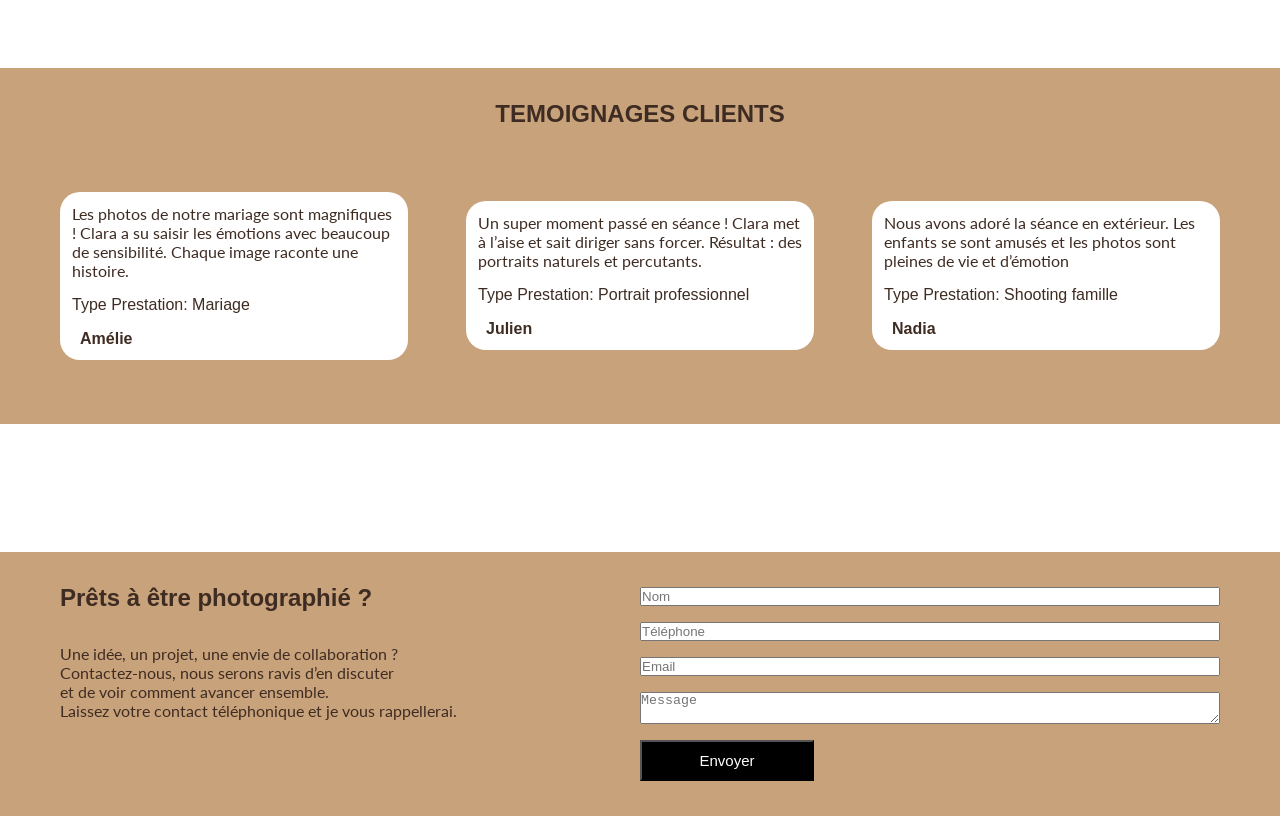
==== commit c12a5fa0: "V3" ====
--- a/index.html
+++ b/index.html
@@ -27,7 +27,7 @@
     <!------------
         HEADER
     -------------->
-    <header class="flex align-center space-between bg-beige">
+    <header class="flex align-center space-between fixed">
 
         <div class="flex space-between align-center container-1200">
             <a class="w-10" href="">
@@ -59,7 +59,8 @@
             <div class="container-1200">
                 <h1 class="mb-32">CLARA LENOIR<br> PHOTOGRAPHIE</h1>
 
-                <h3 class="black montserrat font-size-20 mb-64">Capturer l’émotion,<br> révéler la beauté du moment.</h3>
+                <h3 class="black montserrat font-size-20 mb-64">Capturer l’émotion,<br> révéler la beauté du moment.
+                </h3>
 
                 <div class="flex align-center gap-32">
                     <a class="btn-black" href="">Réservé une séance</a>
@@ -67,7 +68,7 @@
                     <a class="btn-white" href="">Voir mes réalisations</a>
                 </div>
 
-            
+
             </div>
 
         </section>
@@ -86,37 +87,41 @@
             </div>
 
             <!--DIV PARENT-->
-            <div class="flex container-1200 align-center space-around">
+            <div class="flex container-1200 align-center space-between gap-16 ">
 
                 <!--DIV IMG-->
-                <div class="w-50">
-
-                    <img class="w-25" src="asset/photographe/praise-judah-KHQJf0Gq3RA-unsplash.jpg" alt="">
-
-                    <img class="w-25" src="asset/photographe/Mariage2.jpg" alt="">
-
-                    <img class="w-25" src="asset/photographe/pexel-eau.jpg" alt="">
+                <div class="w-48 flex gap-16">
+
+                    <img class="w-50g" src="asset/photographe/praise-judah-KHQJf0Gq3RA-unsplash.jpg" alt="">
+
+                    <img class="w-50g" src="asset/photographe/Mariage2.jpg" alt="">
+
+                    <img class="w-100 mb-64" src="asset/photographe/pexel-eau.jpg" alt="">
 
                 </div>
 
                 <!--DIV LIST-->
-                <div class="w-50">
+                <div class="w-48">
                     <ul>
-                        <li class="mb-32 lato"><i class="ph ph-shield-check"></i>   Une approche humaine et bienveillante, pour <br> des photos
+                        <li class="mb-32 lato"><i class="ph ph-shield-check"></i> Une approche humaine et bienveillante,
+                            pour <br> des photos
                             naturelles et pleines de vie
                         </li>
 
-                        <li class="mb-32 lato"><i class="ph ph-shield-check"></i>   Un savoir-faire technique au service de la<br> créativité
+                        <li class="mb-32 lato"><i class="ph ph-shield-check"></i> Un savoir-faire technique au service
+                            de la<br> créativité
                         </li>
 
-                        <li class="mb-32 lato"><i class="ph ph-shield-check"></i>   Des retouches subtiles pour un rendu à la fois<br> professionnel et authentique
+                        <li class="mb-32 lato"><i class="ph ph-shield-check"></i> Des retouches subtiles pour un rendu à
+                            la fois<br> professionnel et authentique
                         </li>
 
-                        <li class="mb-64 lato"><i class="ph ph-shield-check"></i>   Une flexibilité totale sur les lieux et les styles<br> de
+                        <li class="mb-64 lato"><i class="ph ph-shield-check"></i> Une flexibilité totale sur les lieux
+                            et les styles<br> de
                             prise de vue
                         </li>
 
-                        <a class="btn-black  lato" href="">Voir mes réalisations</a>
+                        <a class="btn-black lato" href="">Voir mes réalisations</a>
                     </ul>
 
                 </div>
@@ -128,43 +133,60 @@
         <!------------------------
         SECTION PRESTATIONS
         -------------------------->
-        <section>
-
-            <h2 class="text-center mt-64">PRESTATIONS</h2>
+        <section class="bg-beige pb-64 pt-16 ">
+
+            <h2 class="text-center mt-64 mb-32 montserrat">PRESTATIONS</h2>
+
+            <h3 class="text-center mb-16 montserrat">Evénements et reportages</h3>
+
+            <p class="text-center mb-64 montserrat">Des photos spontanées et authentiques pour immortaliser vos
+                événements artistiques, sportifs ou familiaux
+                avec sensibilité et créativité.</p>
 
             <!--DIV PARENT-->
-            <div>
+            <div class="flex-nowrap container-1200 align-center space-between gap-16">
 
                 <!--DIV EVENEMENTS-->
-                <div>
-                    <img src="asset/photographe/nathanael-desmeules-r5GDJ0V_4D8-unsplash.jpg"
+                <div class="w-30g text-center card pl-card">
+                    <img class="w-90 mb-32 mt-32" src="asset/photographe/nathanael-2.png"
                         alt="photo d'une moto en plein saut">
 
-                    <p>Des photos spontanées et authentiques pour immortaliser vos événements artistiques, sportifs ou
+                    <h3 class="mb-32 montserrat">Evénements et reportages</h3>
+
+                    <p class="mb-32 lato">Des photos spontanées et authentiques pour immortaliser vos événements
+                        artistiques, sportifs ou
                         familiaux avec sensibilité et créativité.</p>
 
-                    <a href="">Voir plus</a>
+                    <a class="mb-32 btn-black" href="">Voir plus</a>
                 </div>
 
                 <!--DIV MARIAGE-->
-                <div>
-                    <img src="asset/photographe/alvaro-cvg-mW8IZdX7n8E-unsplash.jpg" alt="photo de mariage">
-
-                    <p>Des clichés sincères et élégants qui retracent avec authenticité chaque instant de votre journée
+                <div class="w-30g text-center card pl-card">
+                    <img class="w-90 mb-32 mt-32" src="asset/photographe/alvaro-2.png" alt="photo de mariage">
+
+
+                    <h3 class="mb-32 montserrat">Photographie de mariage</h3>
+
+                    <p class="mb-32 lato">Des clichés sincères et élégants qui retracent avec authenticité chaque
+                        instant de votre journée
                         exceptionnelle.</p>
 
-                    <a href="">Voir plus</a>
+                    <a class="mb-32 btn-black" href="">Voir plus</a>
 
                 </div>
 
                 <!--DIV SHOOTING-->
-                <div>
-                    <img src="asset/photographe/colin-lloyd-UOBgu1hEj0o-unsplash.jpg" alt="Photo d'un photographe">
-
-                    <p>Des photos de qualité pour vos profils, sites web et supports de communication. Mettez votre
+                <div class="w-30g text-center card pl-card ">
+                    <img class="w-90 mt-32 mb-32" src="asset/photographe/colin-2.png" alt="Photo d'un photographe">
+
+
+                    <h3 class="mb-32 montserrat">Shooting professionnel</h3>
+
+                    <p class="mb-32 lato">Des photos de qualité pour vos profils, sites web et supports de
+                        communication. Mettez votre
                         image au service de vos projets.</p>
 
-                    <a href="">Voir plus</a>
+                    <a class="mb-32 btn-black" href="">Voir plus</a>
                 </div>
 
             </div>
@@ -174,55 +196,58 @@
         <!-------------------
             SECTION GALERIE
         -------------------->
-        <section>
-
-            <h2>GALERIE</h2>
+        <section class="container-1200">
+
+            <h2 class="text-center mt-64 mb-64 montserrat">GALERIE</h2>
 
             <!--DIV MARIAGE-->
-            <div>
-                <img src="asset/photographe/mariage.png" alt="photo de mariage">
-
-                <div>
-                    <h3>Mariage d’Élodie & Maxime</h3>
-
-                    <p>Reportage photo complet, des préparatifs à la soirée, capturant les émotions et les petits
+            <div class="flex align-center justify-center gap-16 ">
+                <img class="w-48" src="asset/photographe/mariage 2.png" alt="photo de mariage">
+
+                <div class="w-30">
+                    <h3 class="mb-16 montserrat">Mariage d’Élodie & Maxime</h3>
+
+                    <p class="lato">Reportage photo complet, des préparatifs à la soirée,<br> capturant les émotions et
+                        les petits
                         détails d’une journée inoubliable.</p>
                 </div>
 
             </div>
 
             <!--DIV PORTRAITS-->
-            <div>
-                <img src="asset/photographe/portraits-lumiere.png" alt="portrait d'une fille">
-
-                <div>
-                    <h3>Portraits en lumière naturelle</h3>
-
-                    <p>Une série de portraits réalisés en extérieur, jouant avec la lumière du matin pour un rendu doux
+            <div class="flex align-center justify-center gap-16 row-reverse mt-64">
+                <img class="w-48" src="asset/photographe/portraits-lumiere 2.png" alt="portrait d'une fille">
+
+                <div class="w-30">
+                    <h3 class="mb-16 montserrat">Portraits en lumière naturelle</h3>
+
+                    <p class="lato">Une série de portraits réalisés en extérieur, jouant avec la lumière du matin pour
+                        un rendu doux
                         et poétique.</p>
                 </div>
             </div>
 
             <!--DIV CORPORATE-->
-            <div>
-                <img src="asset/photographe/corporate-novatech.png" alt="">
-
-                <div>
-                    <h3>Corporate – Équipe NovaTech</h3>
-
-                    <p>Shooting professionnel pour la communication interne et externe de l’entreprise, avec une mise en
+            <div class="flex align-center justify-center gap-16 mt-64 ">
+                <img class="w-48" src="asset/photographe/corporate-novatech 2.png" alt="">
+
+                <div class="w-30">
+                    <h3 class="mb-16 montserrat">Corporate – Équipe NovaTech</h3>
+
+                    <p class="lato">Shooting professionnel pour la communication interne et externe de l’entreprise,
+                        avec une mise en
                         scène moderne et dynamique.</p>
                 </div>
             </div>
 
             <!--DIV VOYAGE-->
-            <div>
-                <img src="asset/photographe/voyage-islande.png" alt="">
-
-                <div>
-                    <h3>Voyage en Islande</h3>
-
-                    <p>Description Serie: Paysages majestueux, contrastes puissants et jeux de lumière au cœur des
+            <div class="flex align-center justify-center gap-16 row-reverse mt-64">
+                <img class="w-48" src="asset/photographe/voyage-islande 2.png" alt="">
+
+                <div class="w-30">
+                    <h3 class="mb-16 montserrat">Voyage en Islande</h3>
+
+                    <p class="lato">Paysages majestueux, contrastes puissants et jeux de lumière au cœur des
                         terres islandaises.</p>
                 </div>
             </div>
@@ -232,41 +257,60 @@
         <!------------------------
         SECTION TEMOIGNAGES
         -------------------------->
-        <section>
-
-            <h2>TEMOIGNAGES CLIENTS</h2>
+        <section class="mt-128 bg-beige">
+
+            <h2 class="text-center mb-64 pt-32 montserrat">TEMOIGNAGES CLIENTS</h2>
 
             <!--DIV PARENT-->
-            <div>
+            <div class="flex align-center space-between container-1200 bg-beige pb-64">
 
                 <!--DIV AMELIE-->
-                <div>
-                    <p>Les photos de notre mariage sont magnifiques ! Clara a su saisir les émotions avec beaucoup de
+                <div class="flex column card pl-card-beige w-30 ">
+                    <p class="mb-16 lato ">Les photos de notre mariage sont magnifiques ! Clara a su saisir les émotions
+                        avec beaucoup de
                         sensibilité. Chaque image raconte une histoire.</p>
 
-                    <p>Type Prestation: Mariage</p>
-
-                    <p>Amélie</p>
+                    <p class="mb-16 montserrat">Type Prestation: Mariage</p>
+
+
+                    <div class="flex align-center gap-8">
+                        <p <i class="ph ph-user-square font-size-20"></i></p>
+                        <p class="montserrat bold-600">Amélie</p>
+                    </div>
+
                 </div>
 
                 <!--DIV JULIEN-->
-                <div>
-                    <p>Un super moment passé en séance ! Clara met à l’aise et sait diriger sans forcer. Résultat : des
+                <div class="flex column card pl-card-beige w-30">
+                    <p class="mb-16 lato">Un super moment passé en séance ! Clara met à l’aise et sait diriger sans
+                        forcer. Résultat : des
                         portraits naturels et percutants.</p>
 
-                    <p>Type Prestation: Portrait professionnel</p>
-
-                    <p>Julien</p>
+                    <p class="mb-16 montserrat">Type Prestation: Portrait professionnel</p>
+
+
+
+                    <div class="flex align-center gap-8">
+                        <p <i class="ph ph-user-square font-size-20"></i></p>
+                        <p class="montserrat bold-600">Julien</p>
+                    </div>
                 </div>
 
                 <!--DIV NADIA-->
-                <div>
-                    <p>Nous avons adoré la séance en extérieur. Les enfants se sont amusés et les photos sont pleines de
+                <div class="flex column card pl-card-beige w-30">
+                    <p class="mb-16 lato">Nous avons adoré la séance en extérieur. Les enfants se sont amusés et les
+                        photos sont pleines de
                         vie et d’émotion</p>
 
-                    <p>Type Prestation: Shooting famille</p>
-
-                    <p>Nadia</p>
+                    <p class="mb-16 montserrat">Type Prestation: Shooting famille</p>
+
+
+
+                    <div class="flex align-center gap-8">
+                        <p <i class="ph ph-user-square font-size-20"></i></p>
+                        <p class="montserrat bold-600">Nadia</p>
+                    </div>
+
                 </div>
 
             </div>
@@ -276,35 +320,38 @@
         <!------------
         FOOTER
         ------------->
-        <footer>
-
-            <!-- DIV NAV -->
-            <div>
-                <h2>Prêts à être photographié ?</h2>
-
-                <p>Une idée, un projet, une envie de collaboration ? Contactez-nous, nous serons ravis d’en discuter et
-                    de voir comment avancer ensemble.Laissez votre contact téléphonique et je vous rappellerai.</p>
-
-                <nav>
-                    <a href=""><i class="ph ph-instagram-logo"></i></a>
-                    <a href=""><i class="ph ph-facebook-logo"></i></a>
-                    <a href=""><i class="ph ph-dribbble-logo"></i></a>
-                    <a href=""><i class="ph ph-behance-logo"></i></a>
-                    <a href=""><i class="ph ph-discord-logo"></i></a>
-                </nav>
-
-            </div>
-
-            <!-- DIV INPUT -->
-            <form action="">
-                <input type="text" placeholder="Nom">
-                <input type="text" placeholder="Téléphone">
-                <input type="text" placeholder="Email">
-                <textarea name="" id="" placeholder="Message"></textarea>
-
-                <input type="submit" value="Envoyer">
-            </form>
-
+        <footer class="mt-128 bg-beige">
+
+            <div class="container-1200 flex align-center space-between">
+
+                <!-- DIV NAV -->
+                <div class="w-50 text-left">
+                    <h2 class="montserrat mb-32 pt-32 ">Prêts à être photographié ?</h2>
+
+                    <p class="lato mb-64">Une idée, un projet, une envie de collaboration ?<br> Contactez-nous, nous serons ravis d’en discuter<br>
+                        et
+                        de voir comment avancer ensemble.<br>Laissez votre contact téléphonique et je vous rappellerai.</p>
+
+                    <nav class="flex gap-16 font-size-30 pb-32">
+                        <a href=""><i class="ph ph-instagram-logo black"></i></a>
+                        <a href=""><i class="ph ph-facebook-logo black"></i></a>
+                        <a href=""><i class="ph ph-dribbble-logo black"></i></a>
+                        <a href=""><i class="ph ph-behance-logo black"></i></a>
+                        <a href=""><i class="ph ph-discord-logo black"></i></a>
+                    </nav>
+
+                </div>
+
+                <!-- DIV INPUT -->
+                <form class="w-50 flex column" action="">
+                    <input class="mb-16" type="text" placeholder="Nom">
+                    <input class="mb-16" type="text" placeholder="Téléphone">
+                    <input class="mb-16" type="text" placeholder="Email">
+                    <textarea class="mb-16" name="" id="" placeholder="Message"></textarea>
+
+                    <input class="btn-black w-30" type="submit" value="Envoyer">
+                </form>
+            </div>
         </footer>
 
     </main>
--- a/style.css
+++ b/style.css
@@ -19,6 +19,10 @@
     font-size: 40px;
 }
 
+h1,h2,h3,p{
+    color: #3E2C23;
+}
+
 li{
     list-style: none;
 }
@@ -39,14 +43,22 @@
     list-style-type: none; /*retirer la puces des listes */
 }
 
-.bold{
+.bold-800{
     font-weight: 800; /* mettre en gras */
+}
+
+.bold-600{
+    font-weight: 600;
 }
 
 .text-center{
     text-align: center; /* centrer le texte */
 }
 
+.texte-left{
+    text-align: left;
+}
+
 .uppercase{
     text-transform: uppercase; /* mettre en majuscule */
 }
@@ -55,6 +67,10 @@
     color: #3E2C23;
 }
 
+.beige{
+    color: #C8A27A;
+}
+
 .lato{
     font-family: "Lato",sans-serif;
 }
@@ -67,6 +83,10 @@
     font-size: 20px;
 }
 
+.font-size-30{
+    font-size: 30px;
+}
+
 .text-center{
     text-align: center;
 }
@@ -81,6 +101,10 @@
     width: 100%;
 }
 
+.w-90{
+    width: 90%;
+}
+
 
 .w-50 {
     width: 50%;
@@ -109,6 +133,14 @@
 .img-100{
     width: 100%;
     height: 200px;
+}
+
+.w-50g{
+    width: calc(50% - 8px);
+}
+
+.w30g{
+    width: calc(30% - 8px);
 }
 
 /* ------------------------------
@@ -120,6 +152,15 @@
     flex-wrap: wrap;
 }
 
+.flex-nowrap{
+    display: flex;
+    flex-wrap: nowrap;
+}
+
+.row-reverse{
+    flex-direction: row-reverse;
+}
+
 .space-between{
     justify-content: space-between;
 }
@@ -148,9 +189,11 @@
     gap: 32px;
 }
 
-.largeur-card{
-    width: calc(50% - 16px) ;
-}
+.column{
+    flex-direction: column;
+}
+
+
 
 /* ------------------------------
          MARGIN & PADDING 
@@ -190,6 +233,10 @@
     margin-bottom: 128px;
 }
 
+.ml-16{
+    margin-left: 16px;
+}
+
 /* padding */
 
 
@@ -202,7 +249,7 @@
 }
 
 .pb-32{
-    padding-bottom: 16px;
+    padding-bottom: 32px;
 }
 
 .pt-32{
@@ -213,12 +260,29 @@
     padding-bottom: 32px;
 }
 
+.pb-64{
+    padding-bottom: 64px;
+}
+
+.pt-64{
+    padding-top: 64%;
+}
+
 .pt-128{
     padding-top: 128px;
 }
 
 .pb-128{
     padding-bottom: 128px;
+}
+
+.pl-card{
+    padding-left: 8px;
+    padding-right: 8px;
+}
+
+.pl-card-beige{
+    padding: 12px;
 }
 
 /* ------------------------------
@@ -265,8 +329,19 @@
     background-size: cover;
     background-repeat: no-repeat;
     height: 150vh;
-    
-    
+}
+
+.card{
+    background-color:#FFFFFF;
+    width: 30%;
+    border-radius: 20px;
+}
+
+.card-beige{
+    background-color:#C8A27A;
+    width: 30%;
+    border-radius: 20px;
+
 }
 
 /*--------------
@@ -287,5 +362,13 @@
     color:#3E2C23 ;
     display: inline-block;
     font-size: 15px;
-
+}
+
+
+/*-------------
+    POSITIONS
+---------------*/
+
+.fixed{
+    position: fixed;
 }
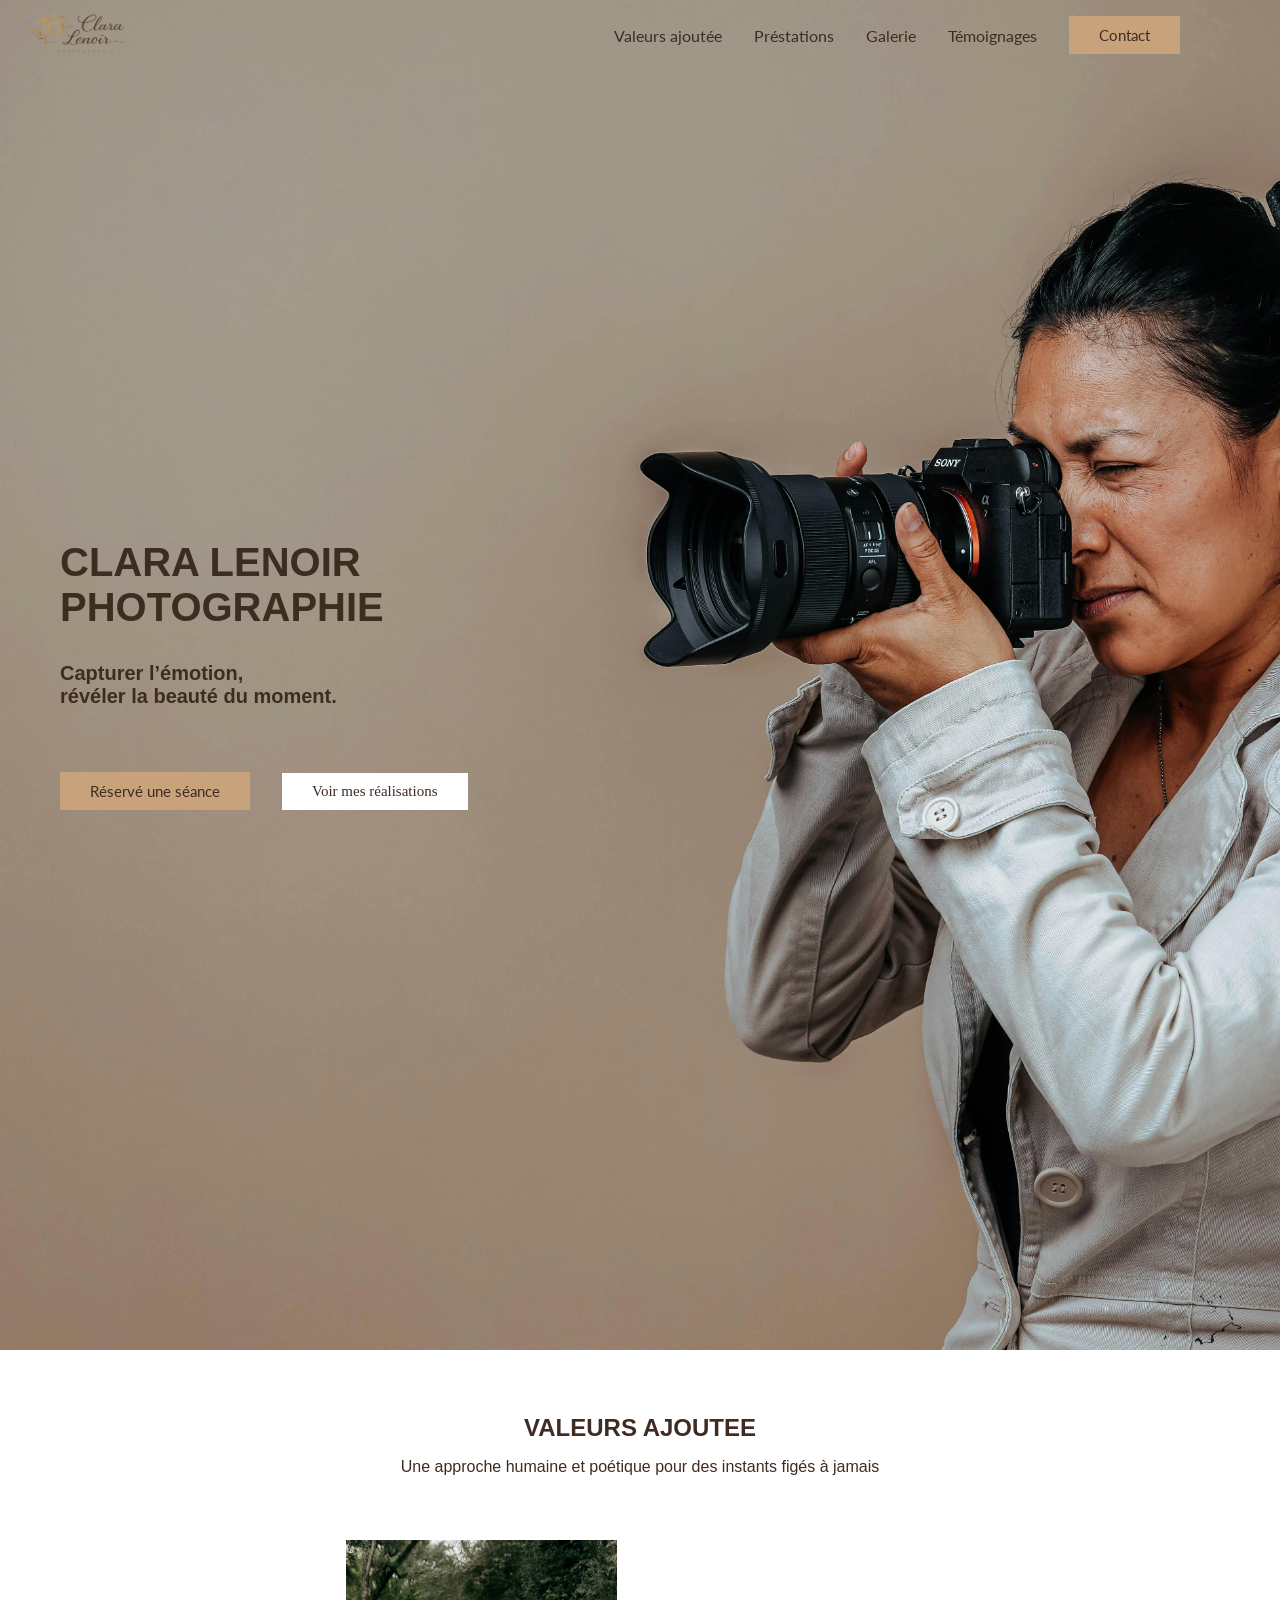
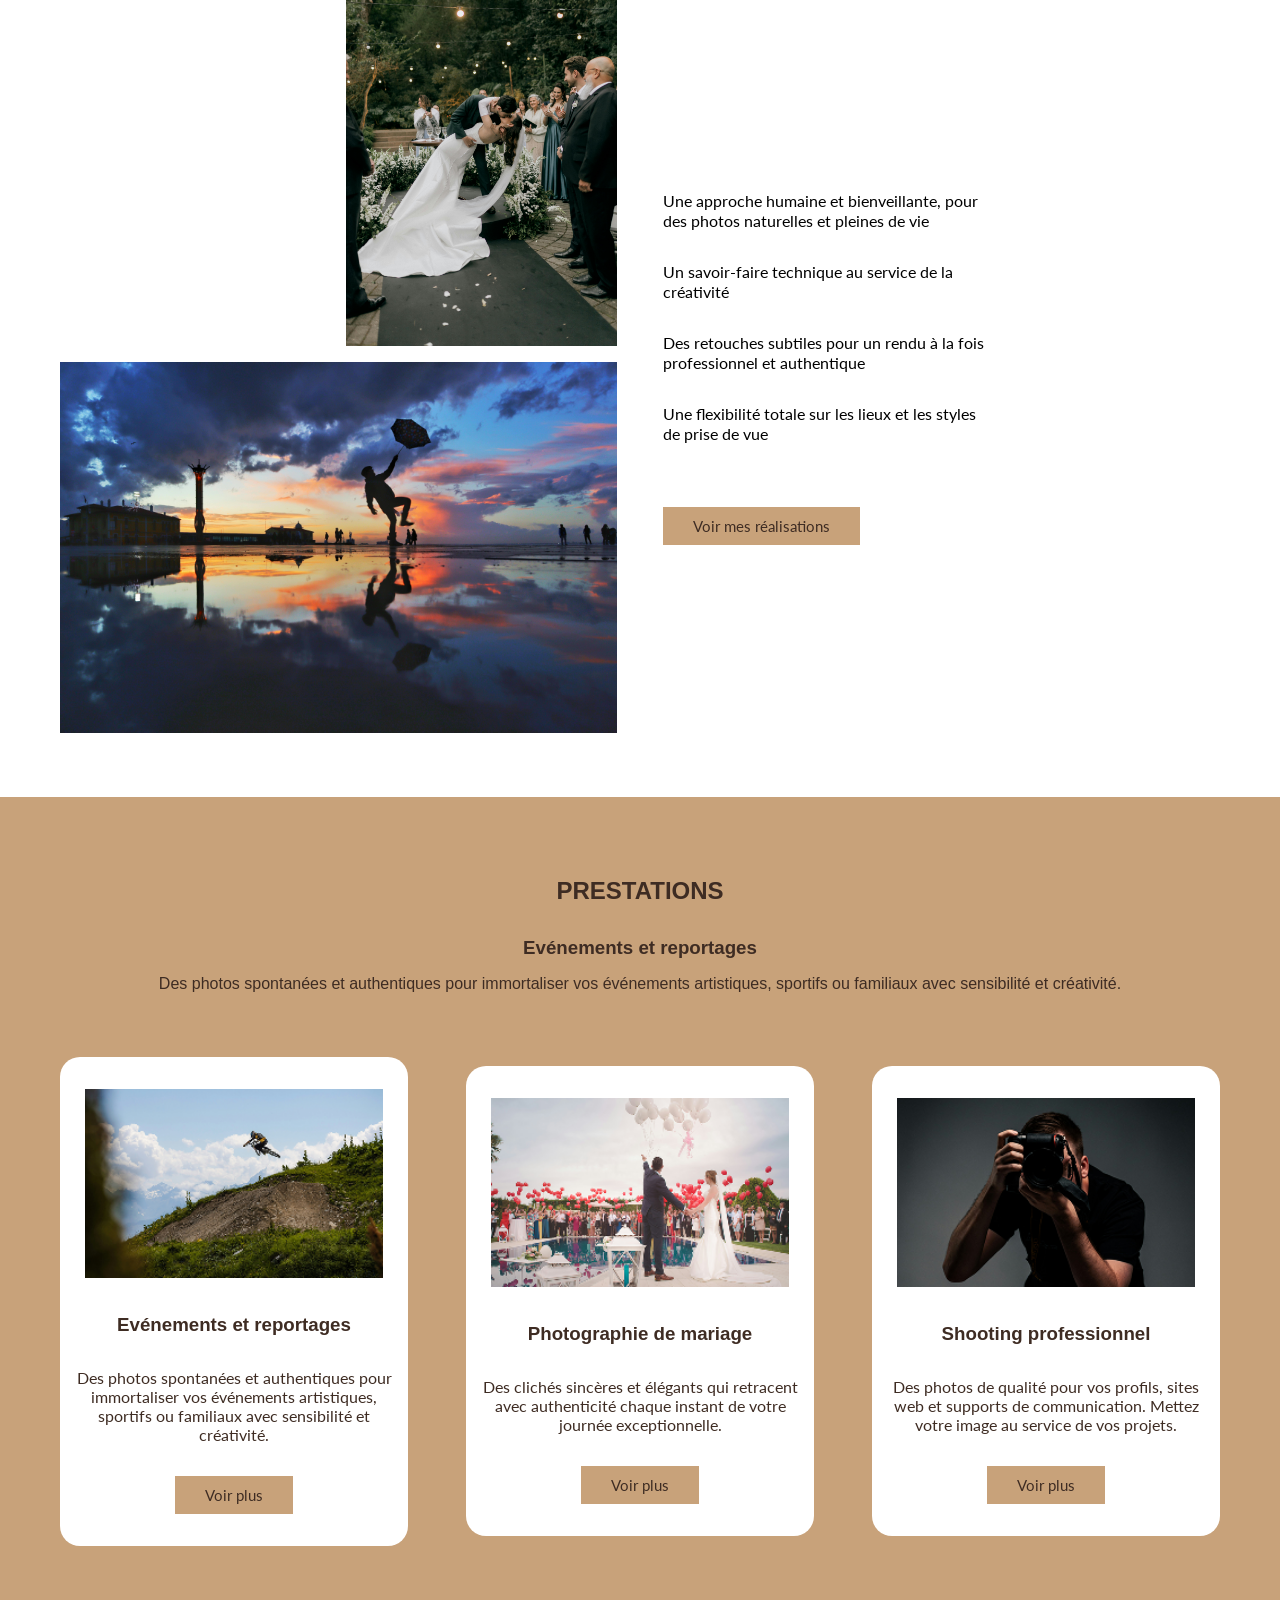
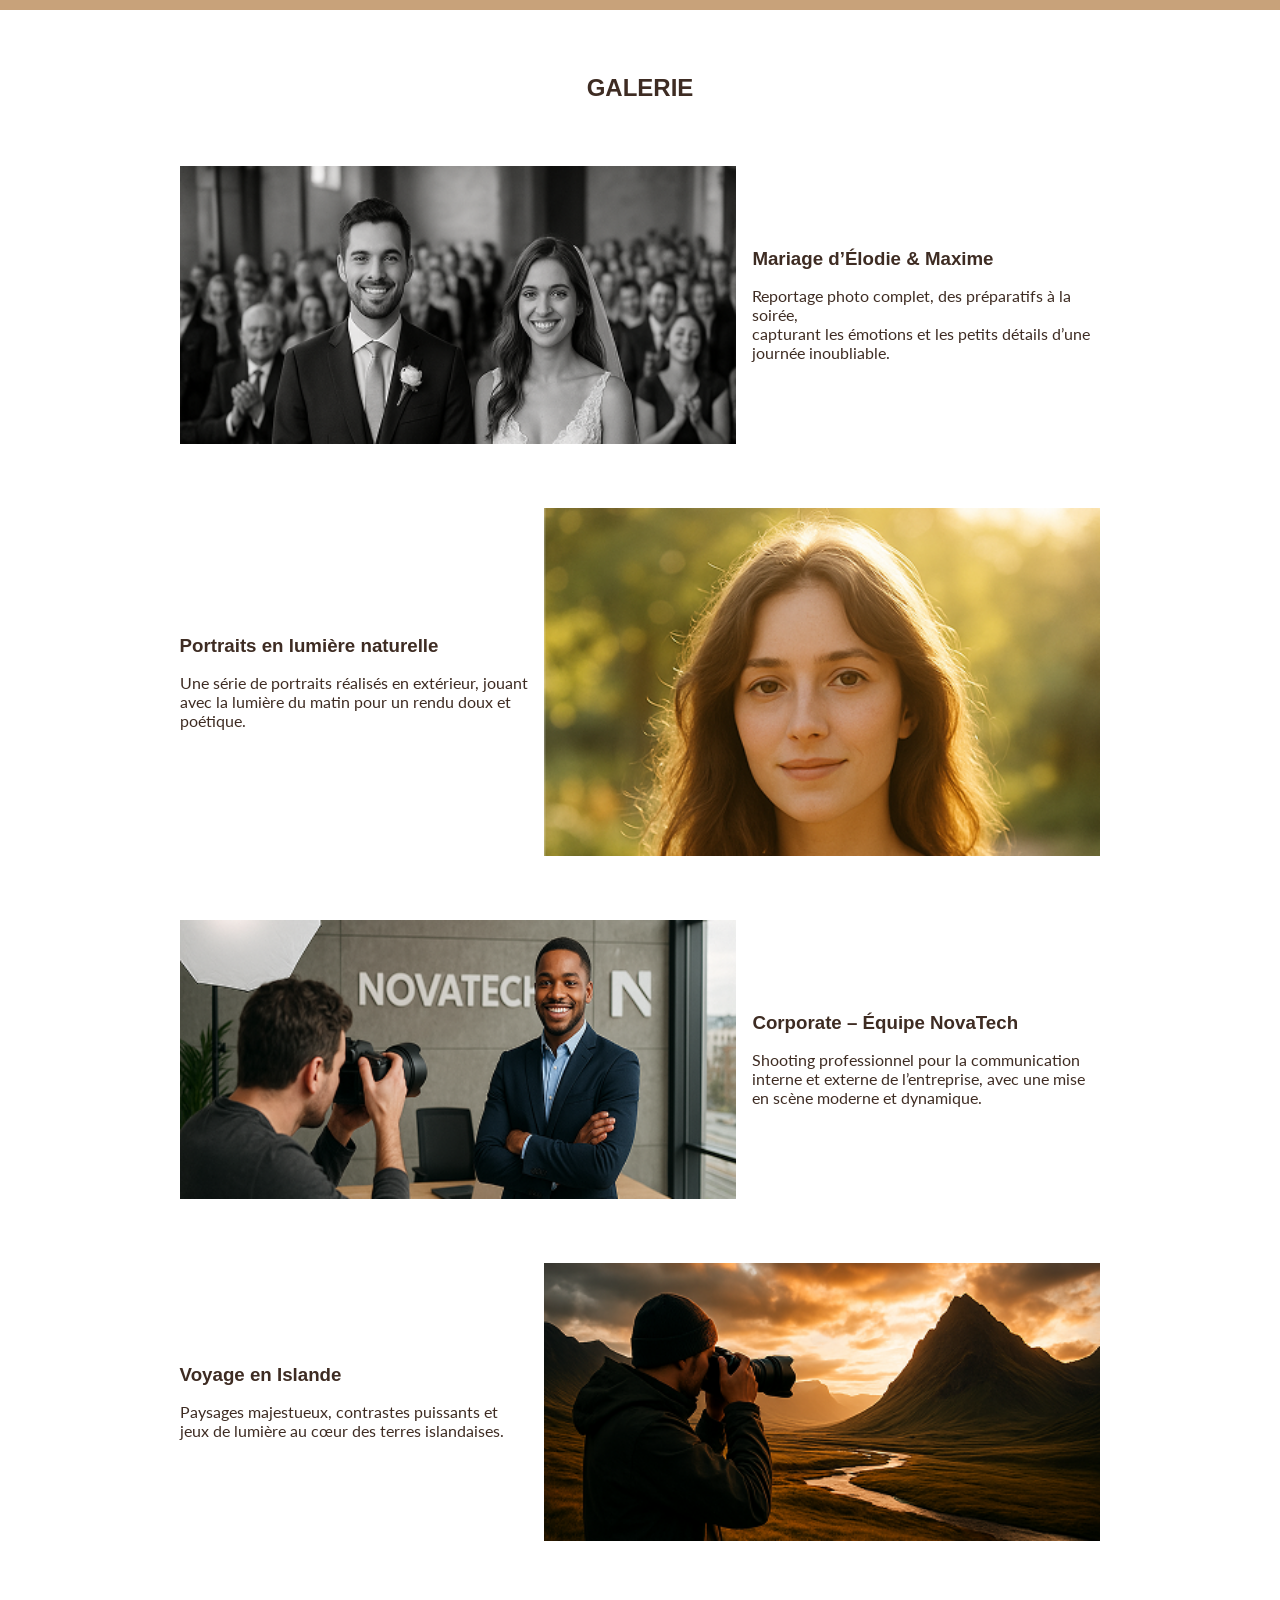
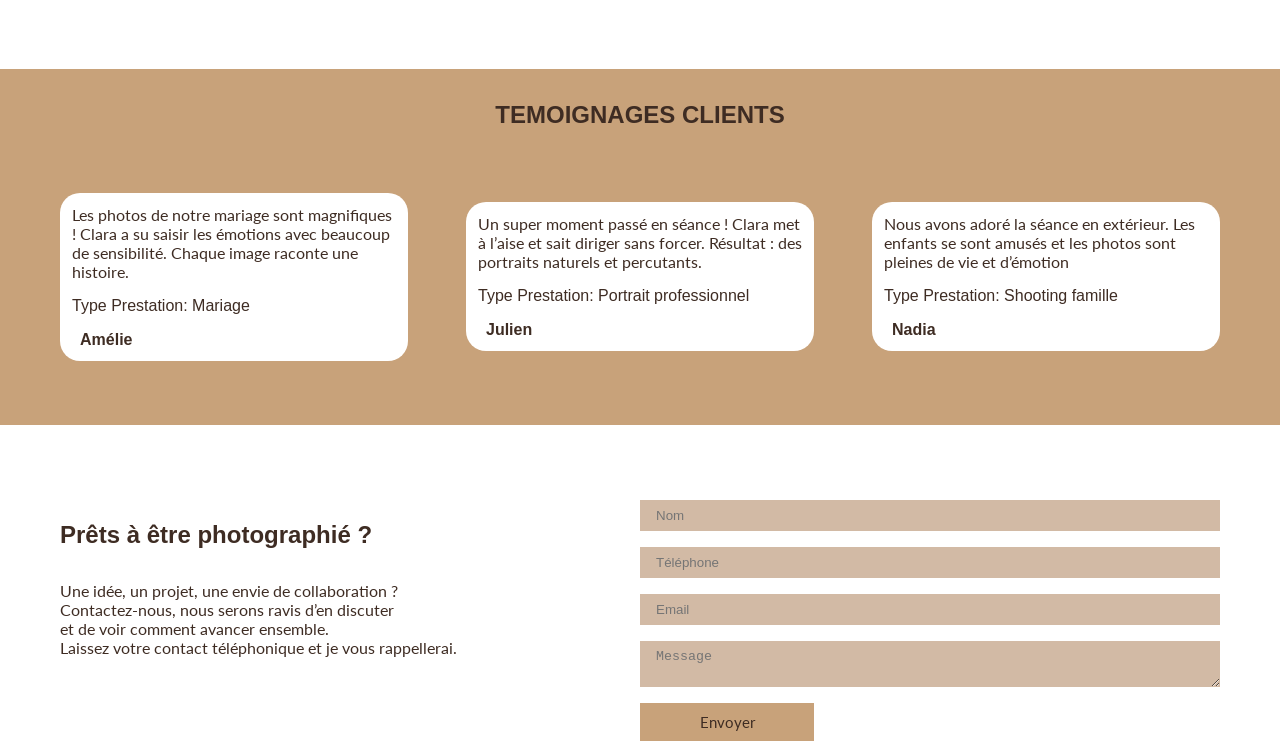
==== commit 7a5eeb5e: "V-final" ====
--- a/index.html
+++ b/index.html
@@ -18,6 +18,9 @@
     <link rel="stylesheet" type="text/css"
         href="https://cdn.jsdelivr.net/npm/@phosphor-icons/web@2.1.1/src/fill/style.css" />
 
+    
+
+
     <link rel="stylesheet" href="style.css">
 
 </head>
@@ -36,13 +39,13 @@
 
             <nav class="flex gap-32 align-center">
 
-                <a class="black lato" href="">Valeurs ajoutée</a>
-                <a class="black lato" href="">Préstations</a>
-                <a class="black lato" href="">Galerie</a>
-                <a class="black lato" href="">Témoignages</a>
+                <a class="black lato" href="#Valeurs">Valeurs ajoutée</a>
+                <a class="black lato" href="#Prestations">Préstations</a>
+                <a class="black lato" href="#Galerie">Galerie</a>
+                <a class="black lato" href="#Temoignages">Témoignages</a>
 
                 <!--Bouton-->
-                <a class="lato btn-black" href="">Contact</a>
+                <a class="lato btn-black" href="#Pret">Contact</a>
 
             </nav>
         </div>
@@ -63,9 +66,9 @@
                 </h3>
 
                 <div class="flex align-center gap-32">
-                    <a class="btn-black" href="">Réservé une séance</a>
-
-                    <a class="btn-white" href="">Voir mes réalisations</a>
+                    <a class="btn-black" href="seance.html" target="_blank">Réservé une séance</a>
+
+                    <a class="btn-white" href="realisation.html" target="_blank">Voir mes réalisations</a>
                 </div>
 
 
@@ -80,7 +83,7 @@
 
             <!--DIV H2-->
             <div class="text-center mb-64 mt-64">
-                <h2 class="montserrat mb-16">VALEURS AJOUTEE</h2>
+                <h2 class="montserrat mb-16" id="Valeurs">VALEURS AJOUTEE</h2>
 
                 <p class="montserrat">Une approche humaine et poétique pour des instants figés à jamais</p>
 
@@ -121,7 +124,7 @@
                             prise de vue
                         </li>
 
-                        <a class="btn-black lato" href="">Voir mes réalisations</a>
+                        <a class="btn-black lato" href="realisation.html" target="_blank">Voir mes réalisations</a>
                     </ul>
 
                 </div>
@@ -135,7 +138,7 @@
         -------------------------->
         <section class="bg-beige pb-64 pt-16 ">
 
-            <h2 class="text-center mt-64 mb-32 montserrat">PRESTATIONS</h2>
+            <h2 class="text-center mt-64 mb-32 montserrat" id="Prestations">PRESTATIONS</h2>
 
             <h3 class="text-center mb-16 montserrat">Evénements et reportages</h3>
 
@@ -157,7 +160,7 @@
                         artistiques, sportifs ou
                         familiaux avec sensibilité et créativité.</p>
 
-                    <a class="mb-32 btn-black" href="">Voir plus</a>
+                    <a class="mb-32 btn-black" href="evenement.html" target="_blank">Voir plus</a>
                 </div>
 
                 <!--DIV MARIAGE-->
@@ -171,7 +174,7 @@
                         instant de votre journée
                         exceptionnelle.</p>
 
-                    <a class="mb-32 btn-black" href="">Voir plus</a>
+                    <a class="mb-32 btn-black" href="mariage.html" target="_blank">Voir plus</a>
 
                 </div>
 
@@ -186,7 +189,7 @@
                         communication. Mettez votre
                         image au service de vos projets.</p>
 
-                    <a class="mb-32 btn-black" href="">Voir plus</a>
+                    <a class="mb-32 btn-black" href="shooting.html" target="_blank">Voir plus</a>
                 </div>
 
             </div>
@@ -198,7 +201,7 @@
         -------------------->
         <section class="container-1200">
 
-            <h2 class="text-center mt-64 mb-64 montserrat">GALERIE</h2>
+            <h2 class="text-center mt-64 mb-64 montserrat" id="Galerie">GALERIE</h2>
 
             <!--DIV MARIAGE-->
             <div class="flex align-center justify-center gap-16 ">
@@ -259,7 +262,7 @@
         -------------------------->
         <section class="mt-128 bg-beige">
 
-            <h2 class="text-center mb-64 pt-32 montserrat">TEMOIGNAGES CLIENTS</h2>
+            <h2 class="text-center mb-64 pt-32 montserrat" id="Temoignages">TEMOIGNAGES CLIENTS</h2>
 
             <!--DIV PARENT-->
             <div class="flex align-center space-between container-1200 bg-beige pb-64">
@@ -320,34 +323,34 @@
         <!------------
         FOOTER
         ------------->
-        <footer class="mt-128 bg-beige">
+        <footer class="mt-64">
 
             <div class="container-1200 flex align-center space-between">
 
                 <!-- DIV NAV -->
                 <div class="w-50 text-left">
-                    <h2 class="montserrat mb-32 pt-32 ">Prêts à être photographié ?</h2>
+                    <h2 class="montserrat mb-32 pt-32" id="Pret">Prêts à être photographié ?</h2>
 
                     <p class="lato mb-64">Une idée, un projet, une envie de collaboration ?<br> Contactez-nous, nous serons ravis d’en discuter<br>
                         et
                         de voir comment avancer ensemble.<br>Laissez votre contact téléphonique et je vous rappellerai.</p>
 
                     <nav class="flex gap-16 font-size-30 pb-32">
-                        <a href=""><i class="ph ph-instagram-logo black"></i></a>
-                        <a href=""><i class="ph ph-facebook-logo black"></i></a>
-                        <a href=""><i class="ph ph-dribbble-logo black"></i></a>
-                        <a href=""><i class="ph ph-behance-logo black"></i></a>
-                        <a href=""><i class="ph ph-discord-logo black"></i></a>
+                        <a href="https://www.instagram.com/?hl=fr" target="_blank"><i class="ph ph-instagram-logo black"></i></a>
+                        <a href="https://www.facebook.com/?locale=fr_FR" target="_blank"><i class="ph ph-facebook-logo black"></i></a>
+                        <a href="https://dribbble.com/" target="_blank"><i class="ph ph-dribbble-logo black"></i></a>
+                        <a href="https://www.behance.net/" target="_blank"><i class="ph ph-behance-logo black"></i></a>
+                        <a href="https://discord.com/" target="_blank"><i class="ph ph-discord-logo black"></i></a>
                     </nav>
 
                 </div>
 
                 <!-- DIV INPUT -->
                 <form class="w-50 flex column" action="">
-                    <input class="mb-16" type="text" placeholder="Nom">
-                    <input class="mb-16" type="text" placeholder="Téléphone">
-                    <input class="mb-16" type="text" placeholder="Email">
-                    <textarea class="mb-16" name="" id="" placeholder="Message"></textarea>
+                    <input class="mb-16 bg-input" type="text" placeholder="Nom">
+                    <input class="mb-16 bg-input" type="text" placeholder="Téléphone">
+                    <input class="mb-16  bg-input" type="text" placeholder="Email">
+                    <textarea class="mb-16  bg-input" name="" id="" placeholder="Message"></textarea>
 
                     <input class="btn-black w-30" type="submit" value="Envoyer">
                 </form>
--- a/style.css
+++ b/style.css
@@ -10,6 +10,11 @@
     box-sizing: border-box;  /* Ne change pas la taille de la boite si j'ajoute des paddings ou des broder. je garde le controle de ma boite.*/
 }
 
+input,textarea{
+    border: none;
+    padding: 8px 16px;
+}
+
 a{
     text-decoration: none;
 }
@@ -238,6 +243,10 @@
 }
 
 /* padding */
+
+.padding{
+    padding: 5px 10px;
+}
 
 
 .pb-16{
@@ -331,6 +340,16 @@
     height: 150vh;
 }
 
+.bg-hero-2{
+    background-image: url(asset/photographe/coming-soon.jpg);
+    background-size: cover;
+    background-repeat: no-repeat;
+}
+
+.bg-input{
+    background-color: #d2baa5;
+}
+
 .card{
     background-color:#FFFFFF;
     width: 30%;
@@ -350,10 +369,11 @@
 
 .btn-black{
     padding: 10px 30px;
-    background-color:black ;
-    color: #FFFFFF;
+    background-color:#C8A27A ;
+    color: #3E2C23;
     display: inline-block;
     font-size: 15px;
+    font-family: "lato",sans-serif;
 }
 
 .btn-white{
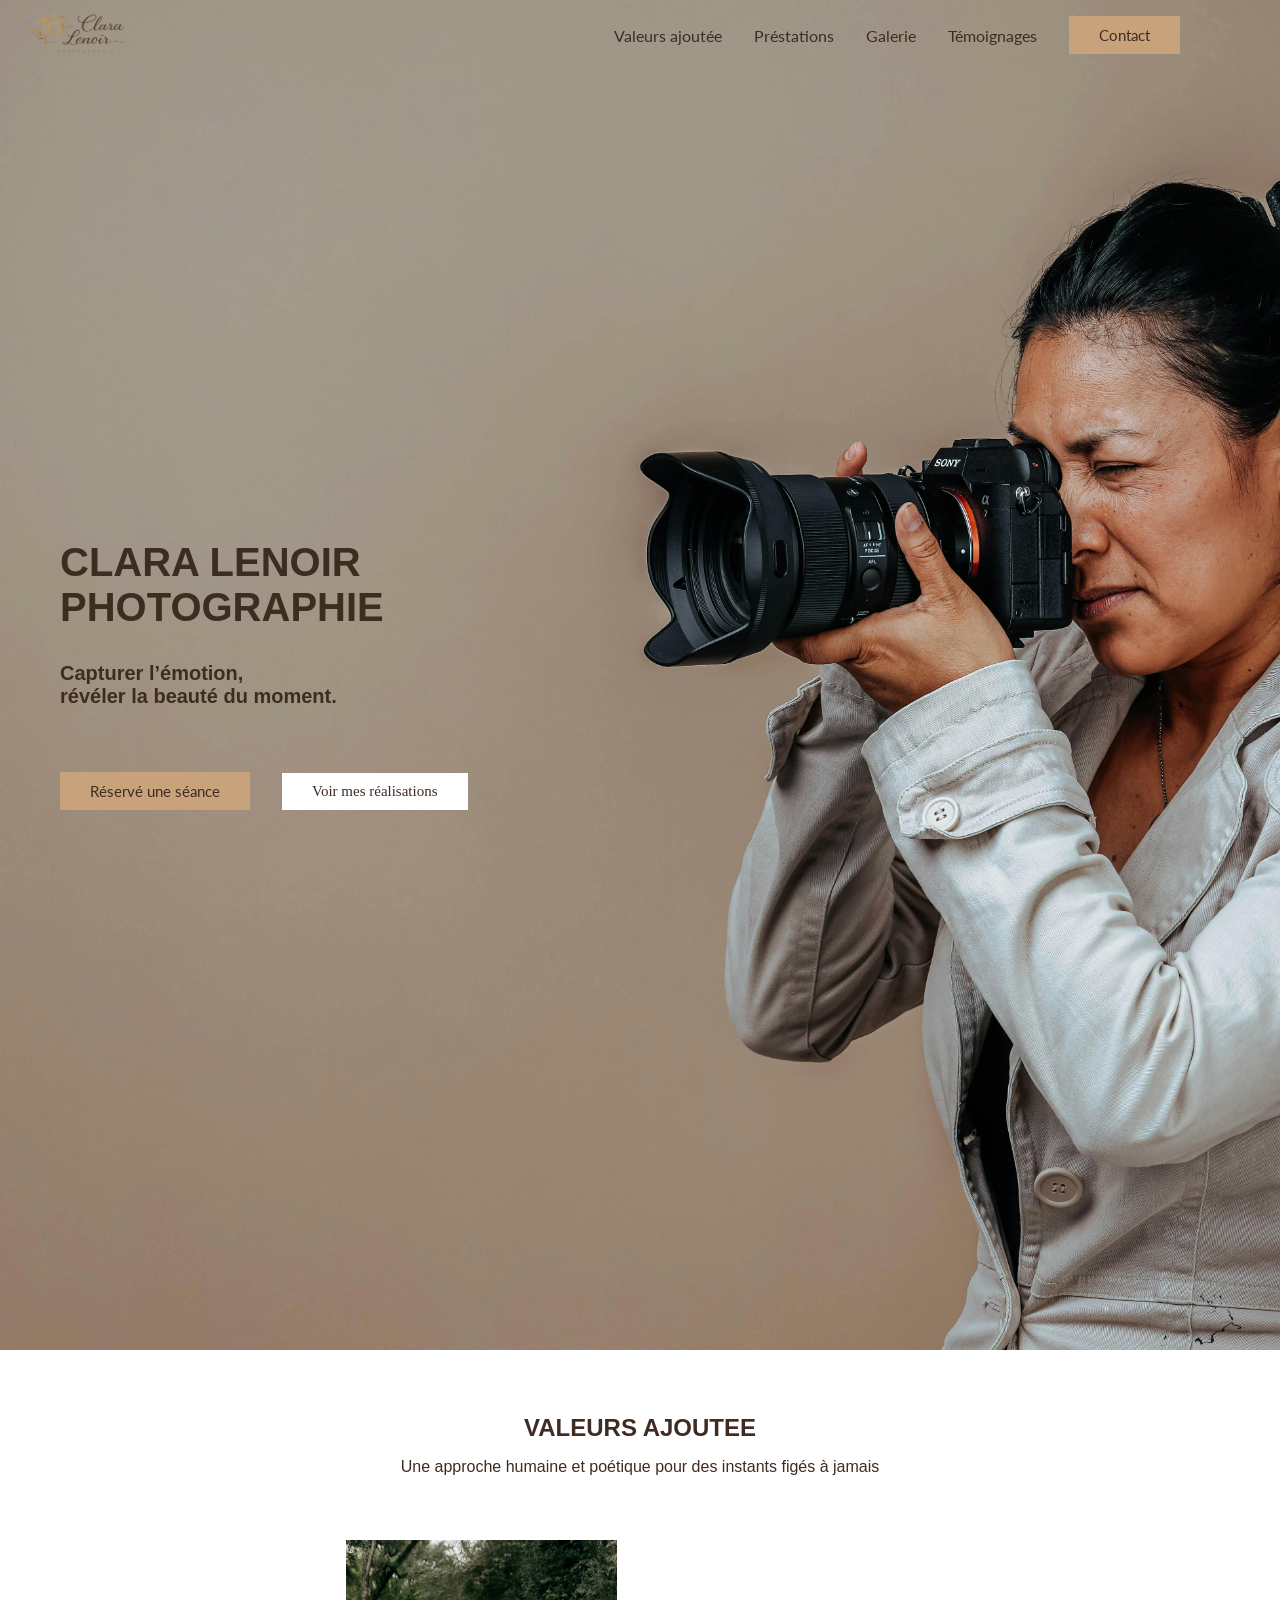
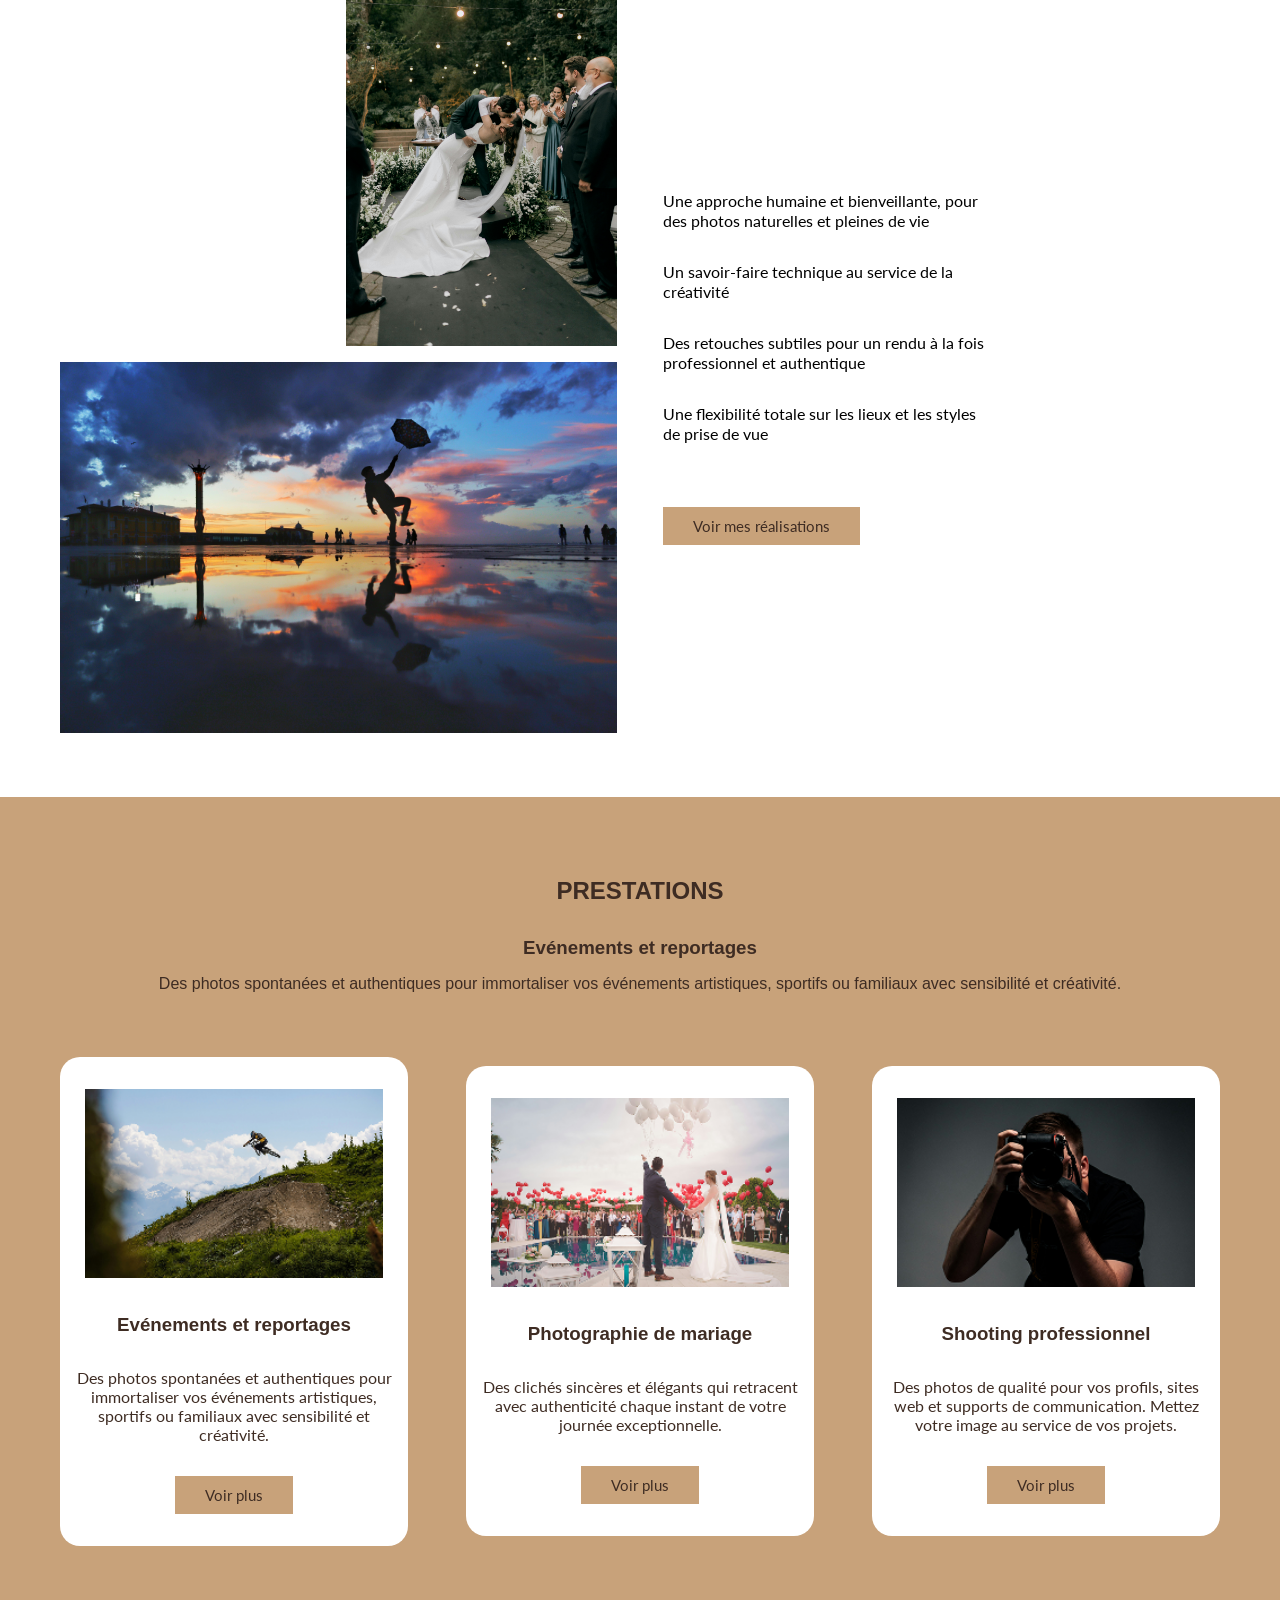
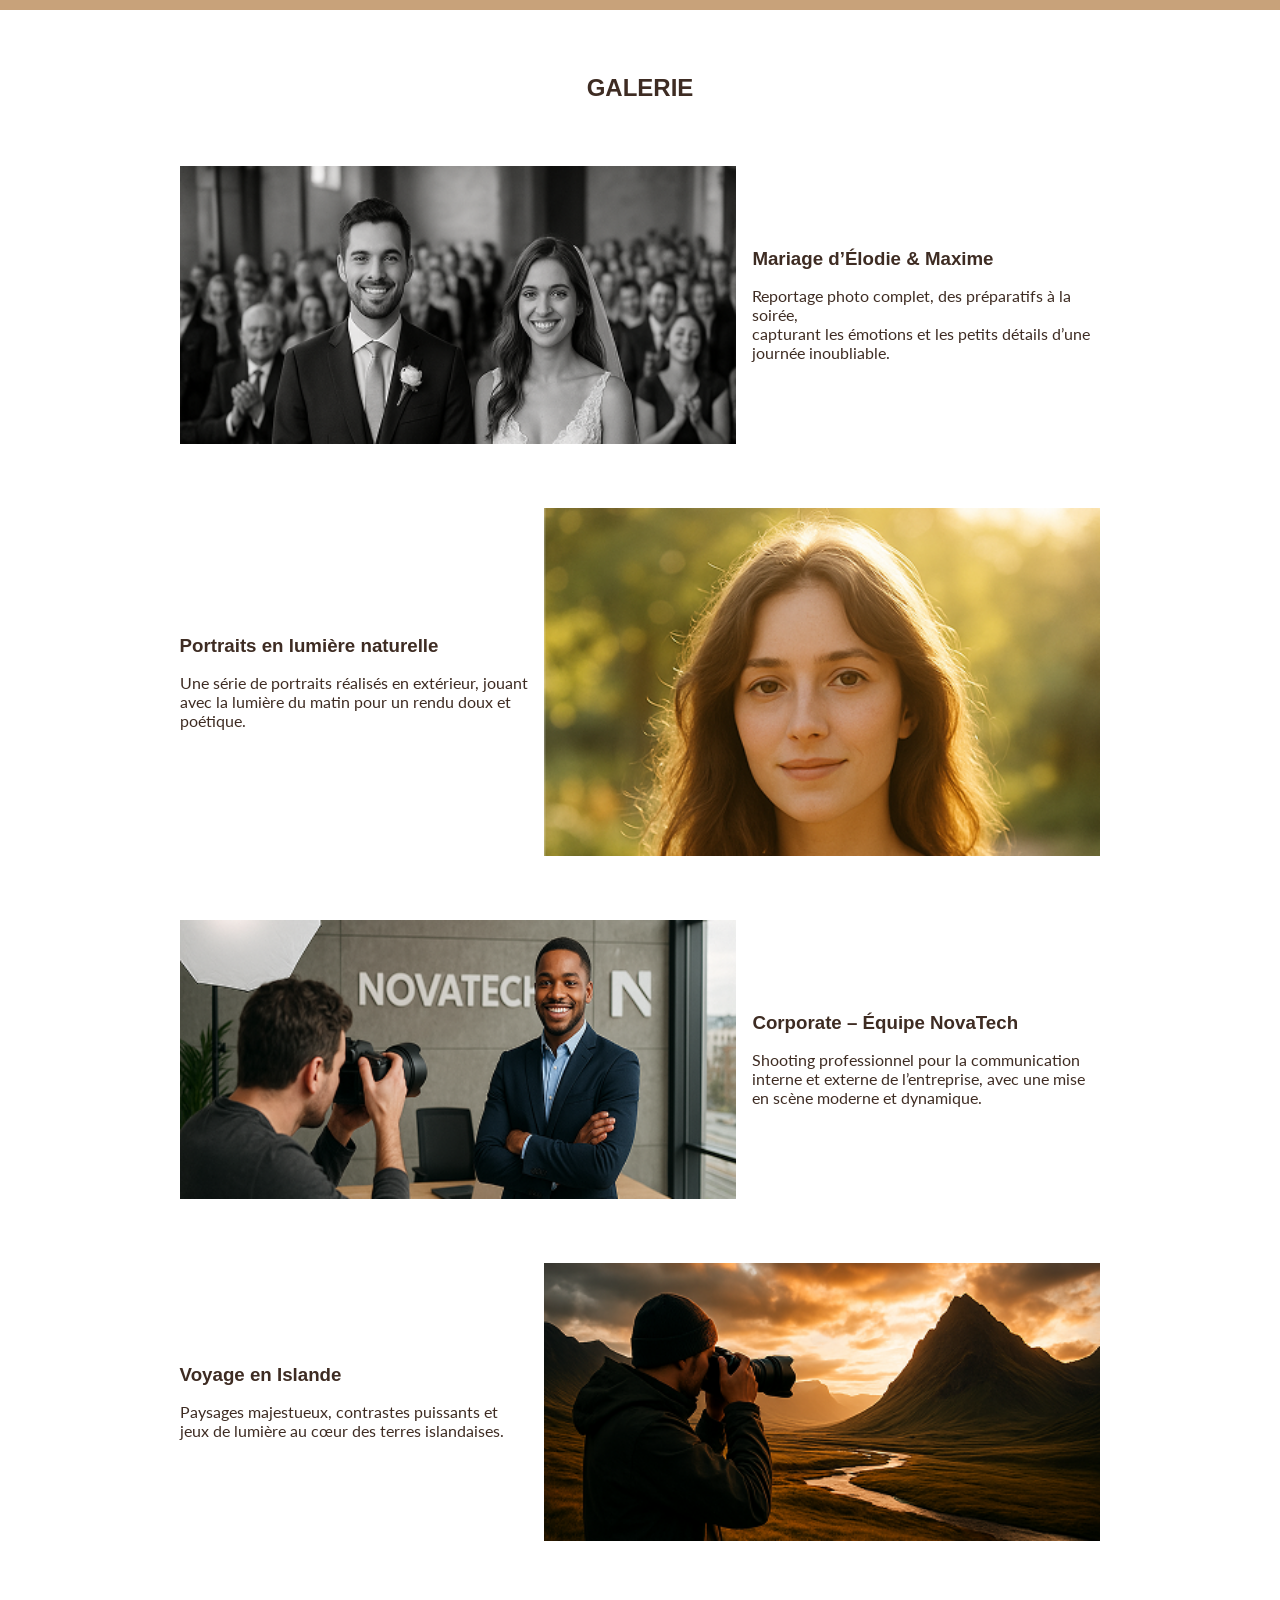
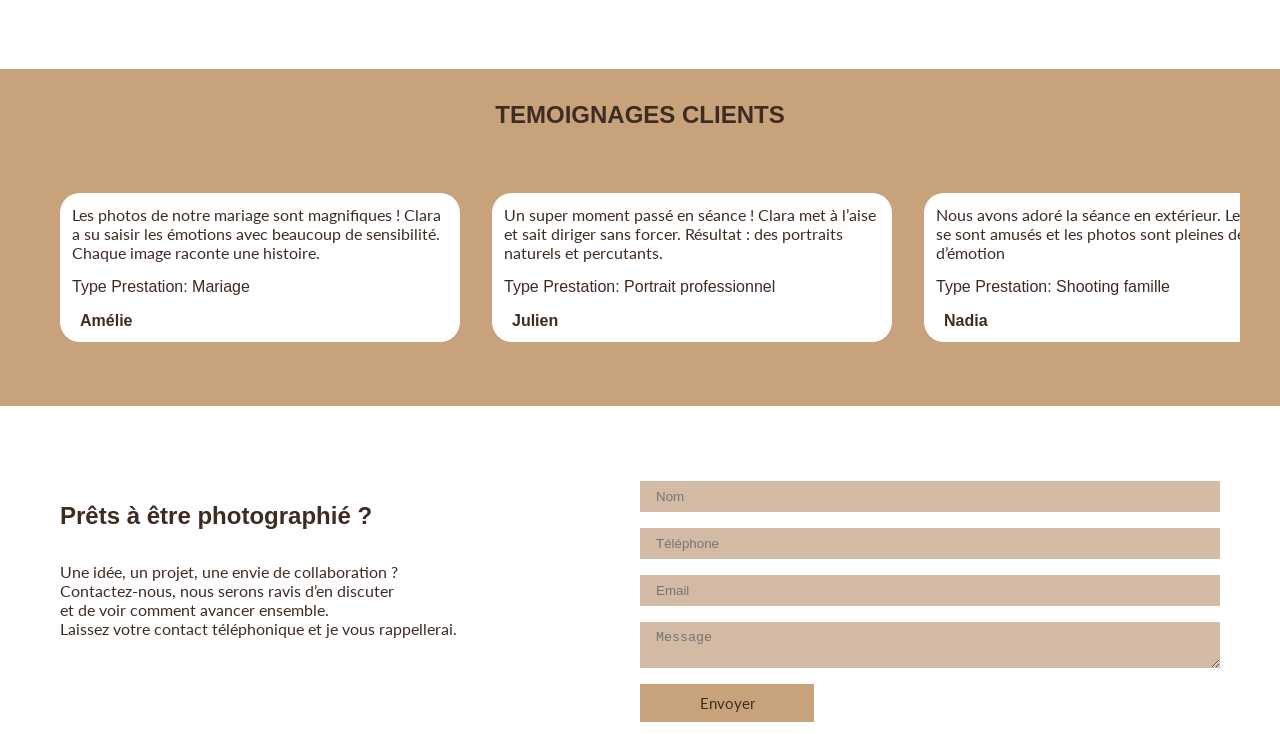
==== commit 9b31a29f: "v-final-2" ====
--- a/index.html
+++ b/index.html
@@ -18,7 +18,7 @@
     <link rel="stylesheet" type="text/css"
         href="https://cdn.jsdelivr.net/npm/@phosphor-icons/web@2.1.1/src/fill/style.css" />
 
-    
+
 
 
     <link rel="stylesheet" href="style.css">
@@ -45,7 +45,7 @@
                 <a class="black lato" href="#Temoignages">Témoignages</a>
 
                 <!--Bouton-->
-                <a class="lato btn-black" href="#Pret">Contact</a>
+                <a class="lato btn-contact" href="#Pret">Contact</a>
 
             </nav>
         </div>
@@ -265,59 +265,95 @@
             <h2 class="text-center mb-64 pt-32 montserrat" id="Temoignages">TEMOIGNAGES CLIENTS</h2>
 
             <!--DIV PARENT-->
-            <div class="flex align-center space-between container-1200 bg-beige pb-64">
-
-                <!--DIV AMELIE-->
-                <div class="flex column card pl-card-beige w-30 ">
-                    <p class="mb-16 lato ">Les photos de notre mariage sont magnifiques ! Clara a su saisir les émotions
-                        avec beaucoup de
-                        sensibilité. Chaque image raconte une histoire.</p>
-
-                    <p class="mb-16 montserrat">Type Prestation: Mariage</p>
-
-
-                    <div class="flex align-center gap-8">
-                        <p <i class="ph ph-user-square font-size-20"></i></p>
-                        <p class="montserrat bold-600">Amélie</p>
+            <div class="w-100 overflow container-1200">
+
+                
+                <div class="flex-nowrap w-max gap-32 bg-beige pb-64"">
+
+                    <!--DIV AMELIE-->
+                    <div class="flex column card-avis pl-card-beige">
+                        <p class="mb-16 lato ">Les photos de notre mariage sont magnifiques ! Clara a su saisir les
+                            émotions
+                            avec beaucoup de
+                            sensibilité. Chaque image raconte une histoire.</p>
+
+                        <p class="mb-16 montserrat">Type Prestation: Mariage</p>
+
+
+                        <div class="flex align-center gap-8">
+                            <p <i class="ph ph-user-square font-size-20"></i></p>
+                            <p class="montserrat bold-600">Amélie</p>
+                        </div>
+
                     </div>
 
-                </div>
-
-                <!--DIV JULIEN-->
-                <div class="flex column card pl-card-beige w-30">
-                    <p class="mb-16 lato">Un super moment passé en séance ! Clara met à l’aise et sait diriger sans
-                        forcer. Résultat : des
-                        portraits naturels et percutants.</p>
-
-                    <p class="mb-16 montserrat">Type Prestation: Portrait professionnel</p>
-
-
-
-                    <div class="flex align-center gap-8">
-                        <p <i class="ph ph-user-square font-size-20"></i></p>
-                        <p class="montserrat bold-600">Julien</p>
+                    <!--DIV JULIEN-->
+                    <div class="flex column card-avis pl-card-beige">
+                        <p class="mb-16 lato">Un super moment passé en séance ! Clara met à l’aise et sait diriger sans
+                            forcer. Résultat : des
+                            portraits naturels et percutants.</p>
+
+                        <p class="mb-16 montserrat">Type Prestation: Portrait professionnel</p>
+
+
+
+                        <div class="flex align-center gap-8">
+                            <p <i class="ph ph-user-square font-size-20"></i></p>
+                            <p class="montserrat bold-600">Julien</p>
+                        </div>
                     </div>
-                </div>
-
-                <!--DIV NADIA-->
-                <div class="flex column card pl-card-beige w-30">
-                    <p class="mb-16 lato">Nous avons adoré la séance en extérieur. Les enfants se sont amusés et les
-                        photos sont pleines de
-                        vie et d’émotion</p>
-
-                    <p class="mb-16 montserrat">Type Prestation: Shooting famille</p>
-
-
-
-                    <div class="flex align-center gap-8">
-                        <p <i class="ph ph-user-square font-size-20"></i></p>
-                        <p class="montserrat bold-600">Nadia</p>
+
+                    <!--DIV NADIA-->
+                    <div class="flex column card-avis pl-card-beige">
+                        <p class="mb-16 lato">Nous avons adoré la séance en extérieur. Les enfants se sont amusés et les
+                            photos sont pleines de
+                            vie et d’émotion</p>
+
+                        <p class="mb-16 montserrat">Type Prestation: Shooting famille</p>
+
+
+
+                        <div class="flex align-center gap-8">
+                            <p <i class="ph ph-user-square font-size-20"></i></p>
+                            <p class="montserrat bold-600">Nadia</p>
+                        </div>
+
                     </div>
 
-                </div>
-
-            </div>
-
+                    <!--DIV NADIA-->
+                    <div class="flex column card-avis pl-card-beige">
+                        <p class="mb-16 lato">Nous avons adoré la séance en extérieur. Les enfants se sont amusés et les
+                            photos sont pleines de
+                            vie et d’émotion</p>
+
+                        <p class="mb-16 montserrat">Type Prestation: Shooting famille</p>
+
+
+
+                        <div class="flex align-center gap-8">
+                            <p <i class="ph ph-user-square font-size-20"></i></p>
+                            <p class="montserrat bold-600">Nadia</p>
+                        </div>
+                    </div>
+
+                    <!--DIV NADIA-->
+                    <div class="flex column card-avis pl-card-beige">
+                        <p class="mb-16 lato">Nous avons adoré la séance en extérieur. Les enfants se sont amusés et les
+                            photos sont pleines de
+                            vie et d’émotion</p>
+
+                        <p class="mb-16 montserrat">Type Prestation: Shooting famille</p>
+
+
+
+                        <div class="flex align-center gap-8">
+                            <p <i class="ph ph-user-square font-size-20"></i></p>
+                            <p class="montserrat bold-600">Nadia</p>
+                        </div>
+                    </div>
+                </div>
+
+            </div>
         </section>
 
         <!------------
@@ -331,13 +367,17 @@
                 <div class="w-50 text-left">
                     <h2 class="montserrat mb-32 pt-32" id="Pret">Prêts à être photographié ?</h2>
 
-                    <p class="lato mb-64">Une idée, un projet, une envie de collaboration ?<br> Contactez-nous, nous serons ravis d’en discuter<br>
+                    <p class="lato mb-64">Une idée, un projet, une envie de collaboration ?<br> Contactez-nous, nous
+                        serons ravis d’en discuter<br>
                         et
-                        de voir comment avancer ensemble.<br>Laissez votre contact téléphonique et je vous rappellerai.</p>
+                        de voir comment avancer ensemble.<br>Laissez votre contact téléphonique et je vous rappellerai.
+                    </p>
 
                     <nav class="flex gap-16 font-size-30 pb-32">
-                        <a href="https://www.instagram.com/?hl=fr" target="_blank"><i class="ph ph-instagram-logo black"></i></a>
-                        <a href="https://www.facebook.com/?locale=fr_FR" target="_blank"><i class="ph ph-facebook-logo black"></i></a>
+                        <a href="https://www.instagram.com/?hl=fr" target="_blank"><i
+                                class="ph ph-instagram-logo black"></i></a>
+                        <a href="https://www.facebook.com/?locale=fr_FR" target="_blank"><i
+                                class="ph ph-facebook-logo black"></i></a>
                         <a href="https://dribbble.com/" target="_blank"><i class="ph ph-dribbble-logo black"></i></a>
                         <a href="https://www.behance.net/" target="_blank"><i class="ph ph-behance-logo black"></i></a>
                         <a href="https://discord.com/" target="_blank"><i class="ph ph-discord-logo black"></i></a>
--- a/style.css
+++ b/style.css
@@ -104,6 +104,10 @@
 
 .w-100{
     width: 100%;
+}
+
+.w-max{
+    width: max-content;
 }
 
 .w-90{
@@ -356,6 +360,12 @@
     border-radius: 20px;
 }
 
+.card-avis{
+    background-color:#FFFFFF;
+    max-width: 400px;
+    border-radius: 20px;
+}
+
 .card-beige{
     background-color:#C8A27A;
     width: 30%;
@@ -374,6 +384,7 @@
     display: inline-block;
     font-size: 15px;
     font-family: "lato",sans-serif;
+    transition: 0.5;
 }
 
 .btn-white{
@@ -384,6 +395,27 @@
     font-size: 15px;
 }
 
+.btn-contact{
+    padding: 10px 30px;
+    background-color:#C8A27A ;
+    color: #3E2C23;
+    display: inline-block;
+    font-size: 15px;
+    font-family: "lato",sans-serif;
+}
+
+.btn-black:hover{
+    background-color: #debdac;
+    transform: scale(1.1);
+    box-shadow:0px 5px 15px #3E2C23;
+
+}
+
+.btn-white:hover{
+    transform: scale(1.1);
+    box-shadow:0px 5px 15px #3E2C23;
+}
+
 
 /*-------------
     POSITIONS
@@ -391,4 +423,12 @@
 
 .fixed{
     position: fixed;
+}
+
+
+
+/*OVERFLOW*/
+
+.overflow{
+    overflow-x: scroll;
 }
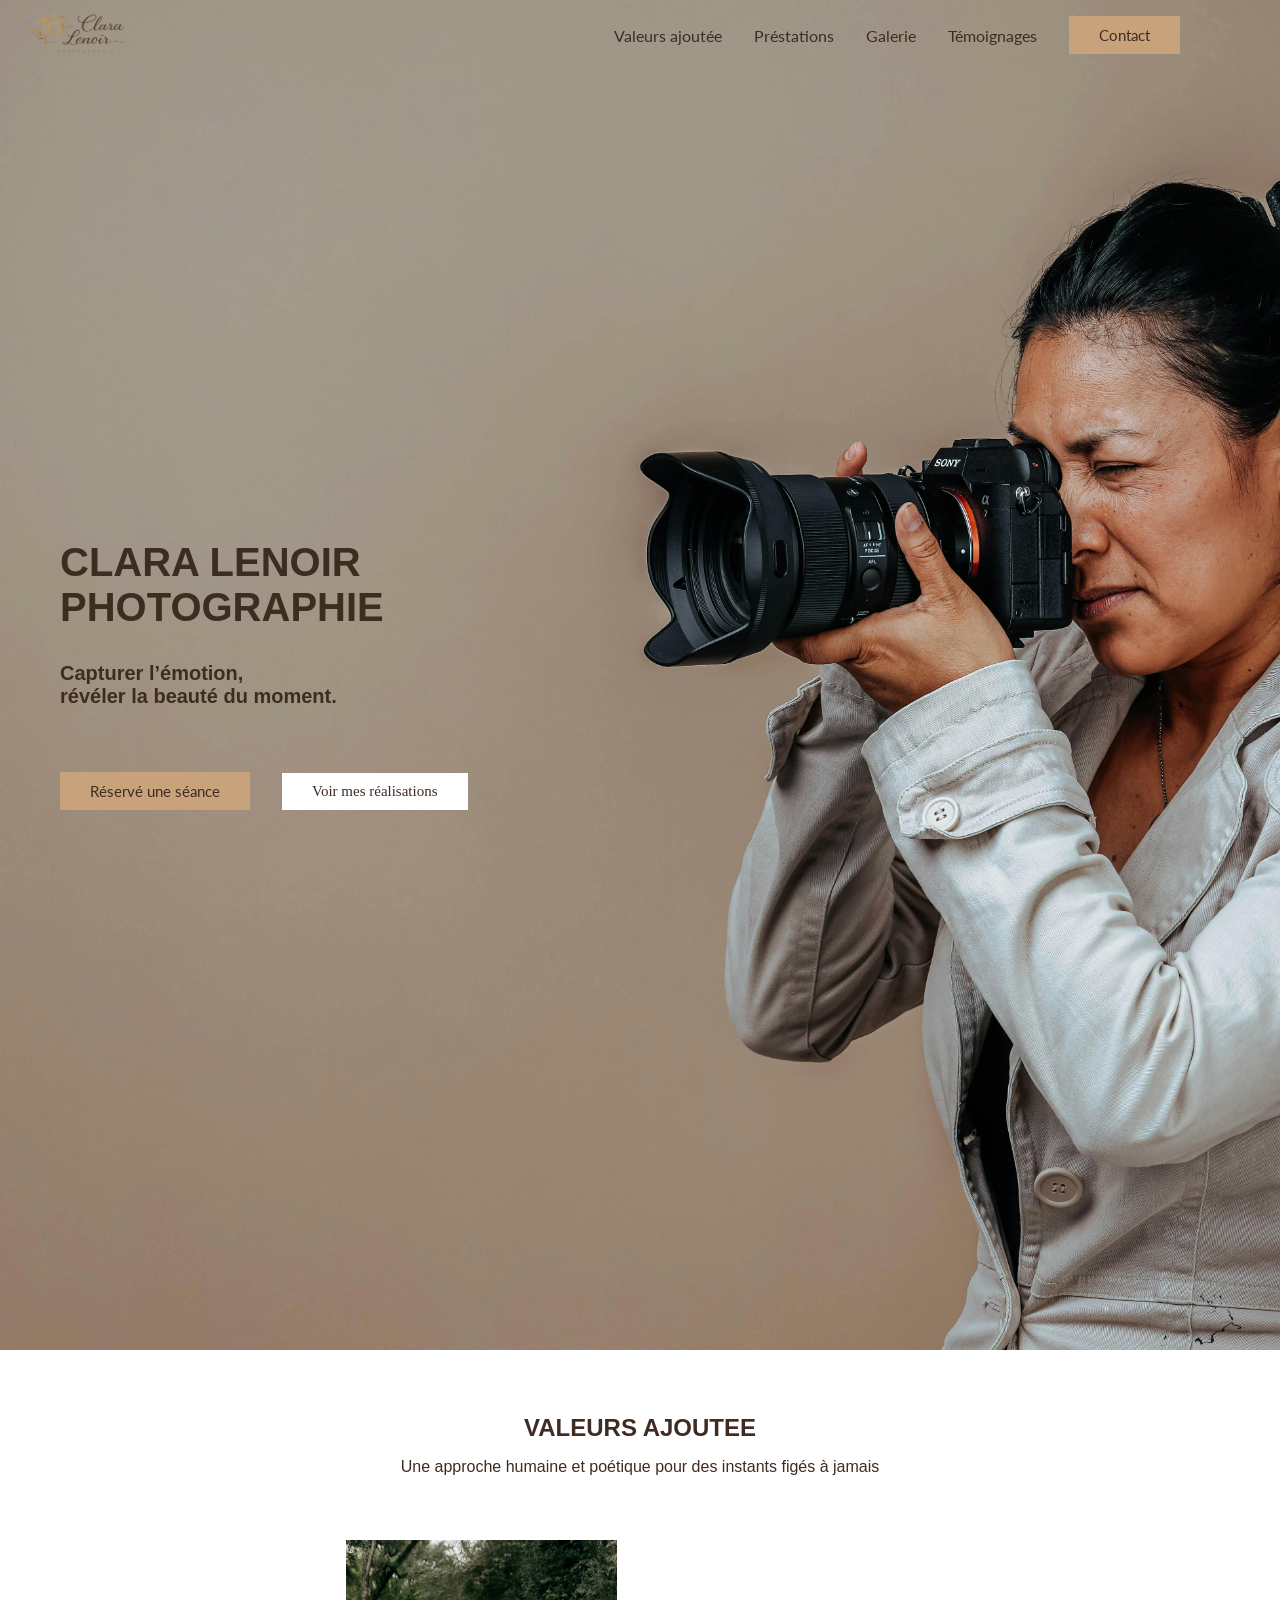
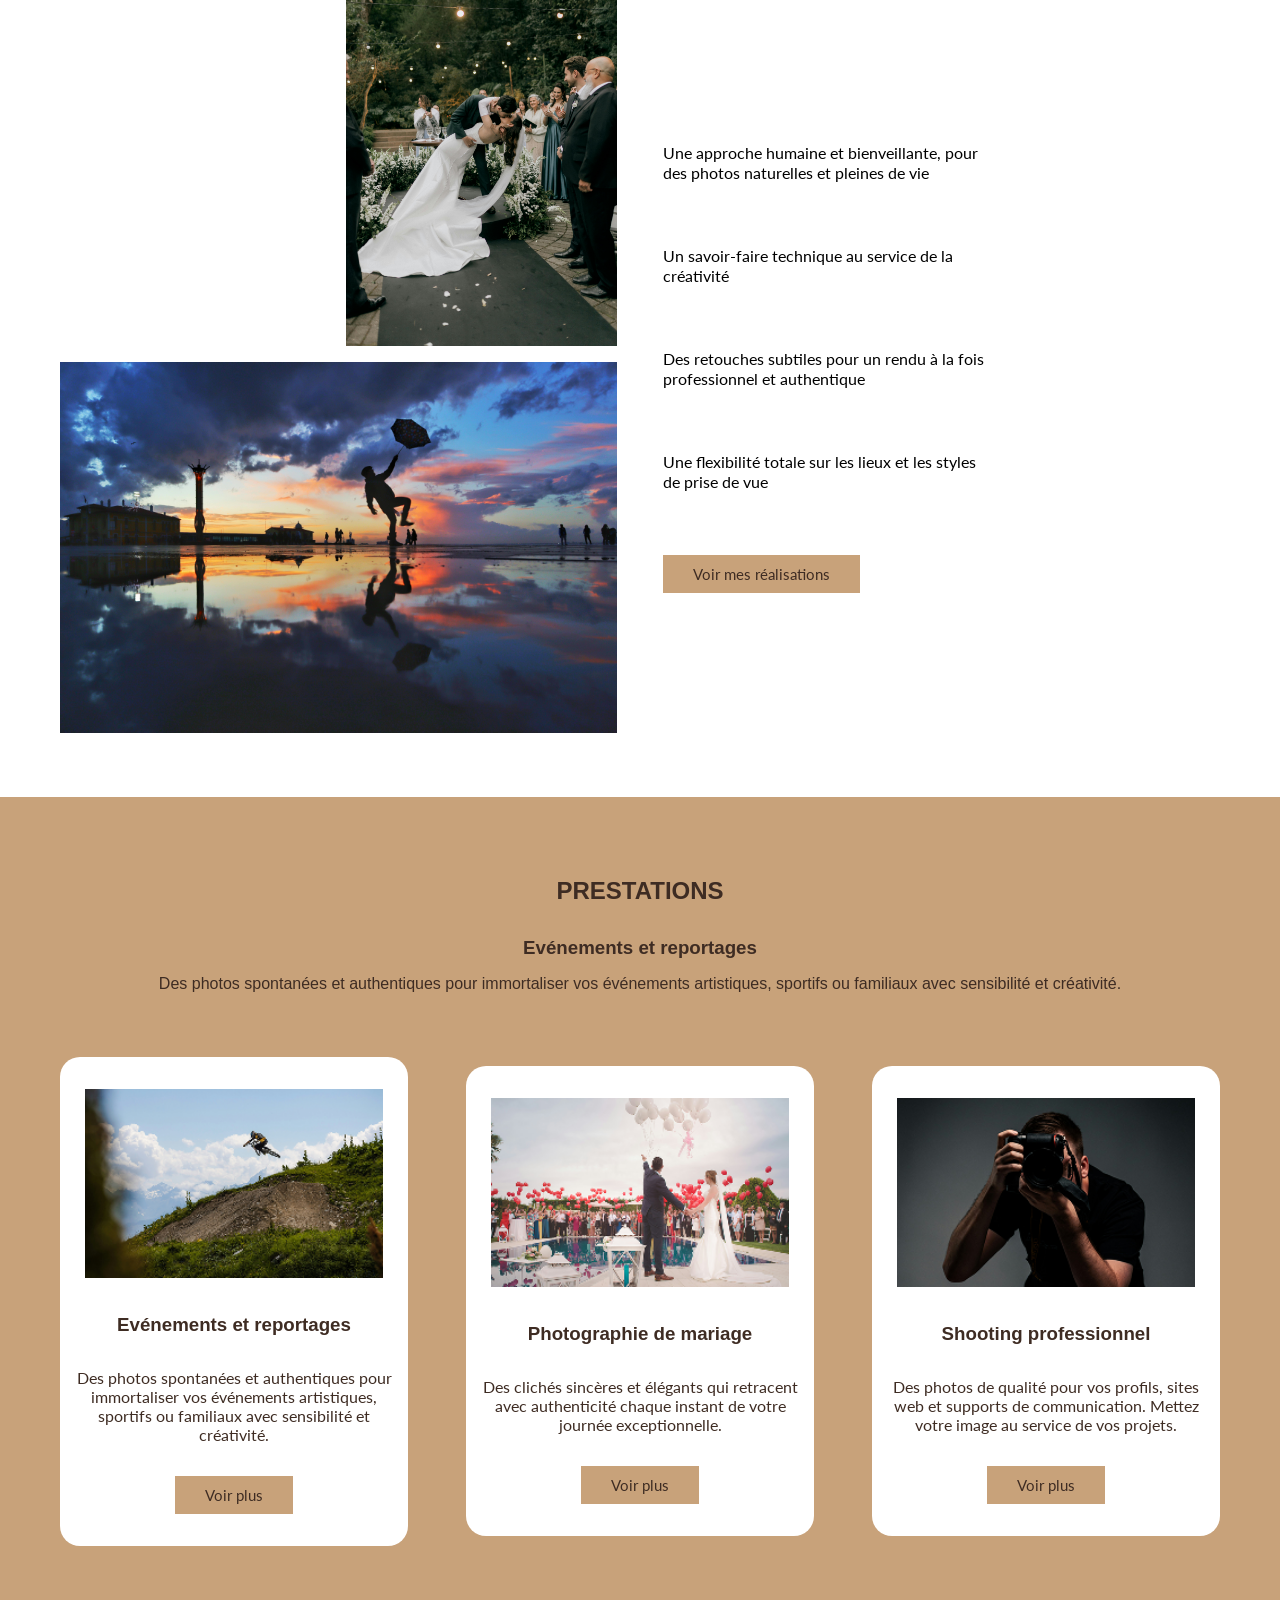
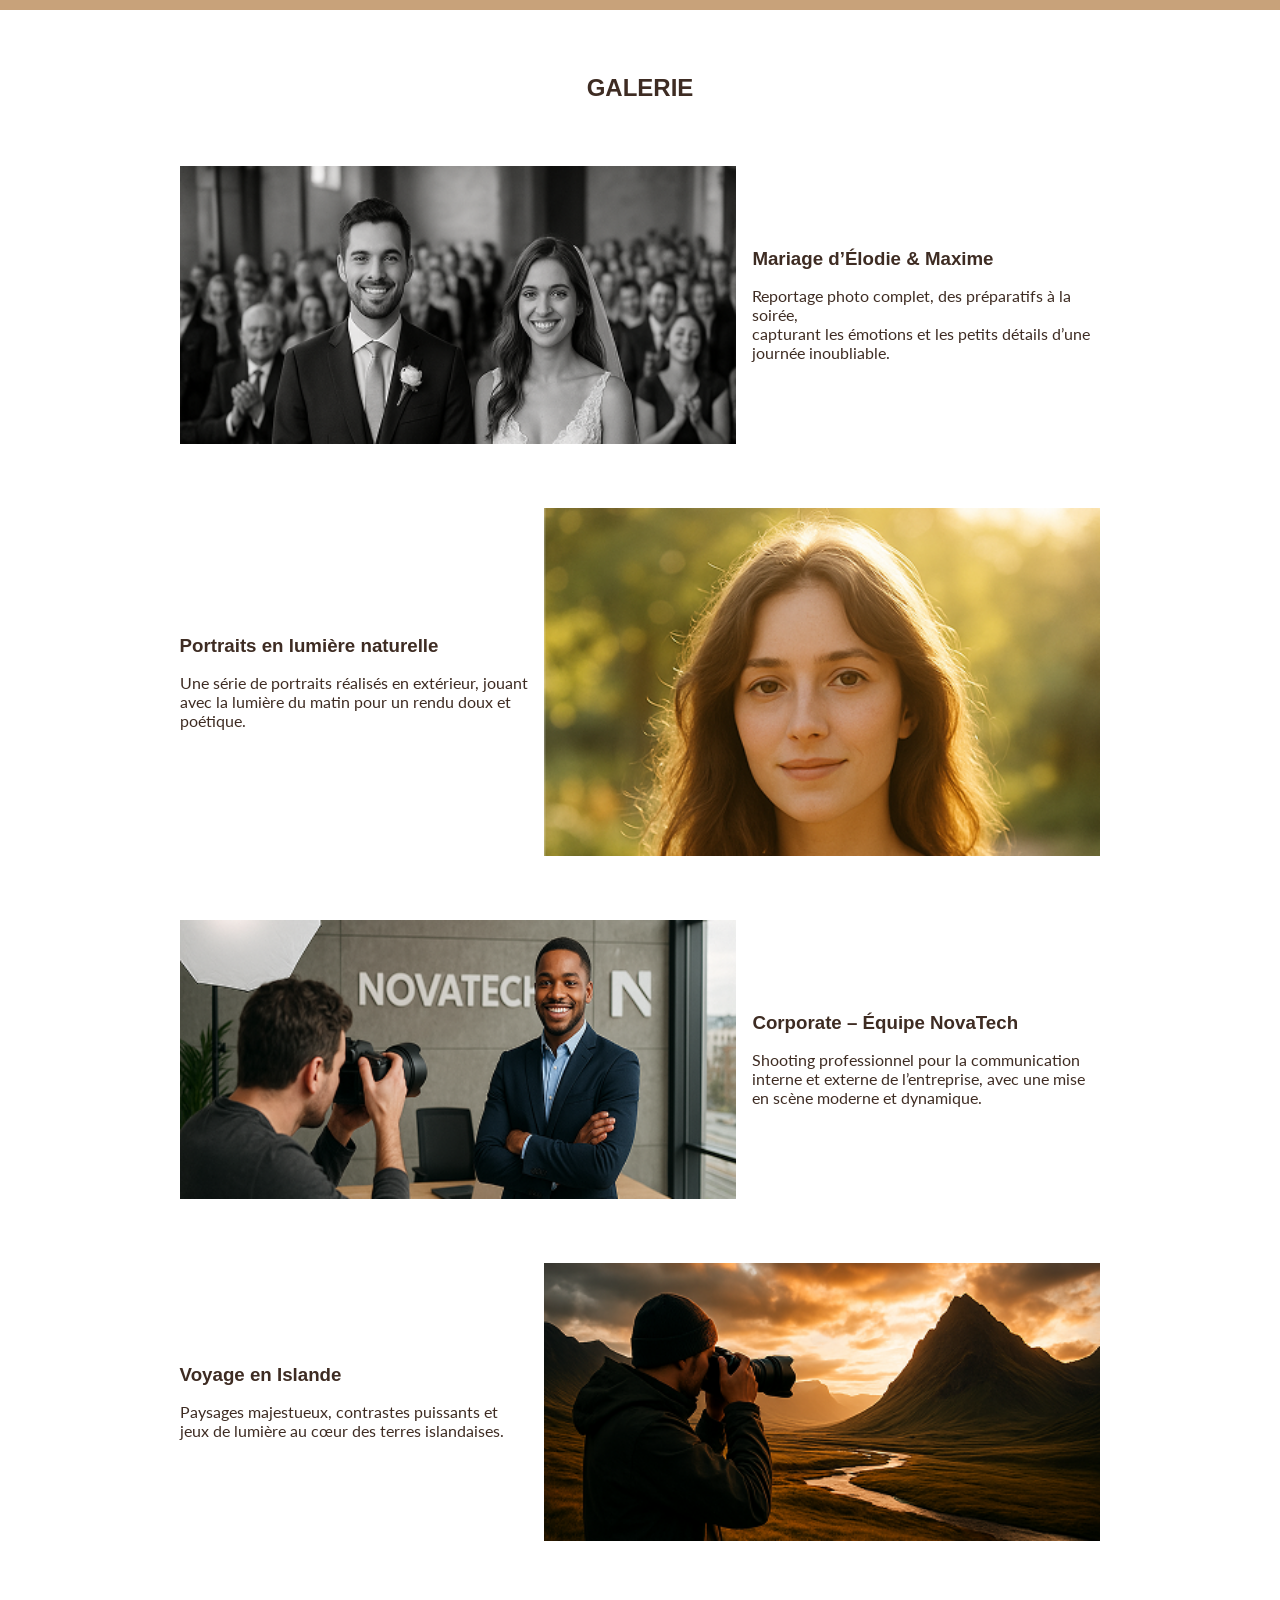
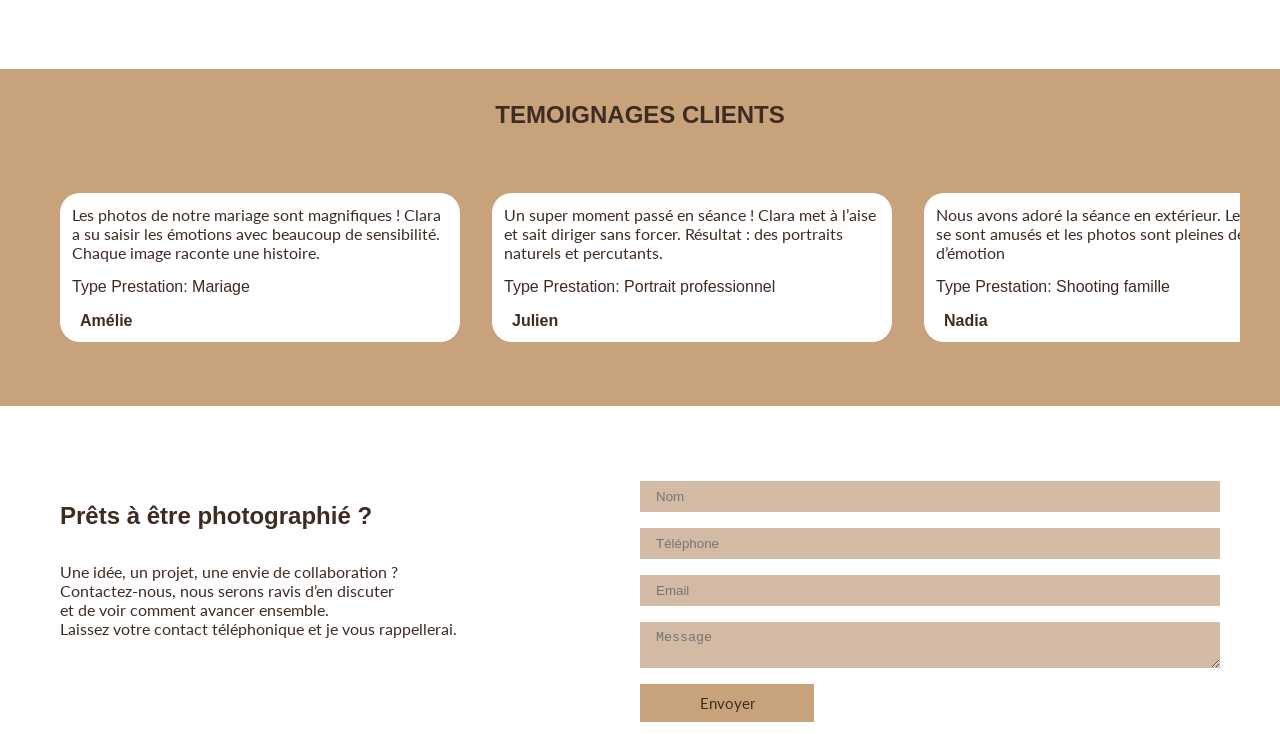
==== commit 87f8bca9: "V-final-3" ====
--- a/index.html
+++ b/index.html
@@ -33,7 +33,7 @@
     <header class="flex align-center space-between fixed">
 
         <div class="flex space-between align-center container-1200">
-            <a class="w-10" href="">
+            <a class="w-10" href="#acceuil">
                 <img class="w-100" src="asset/photographe/Logo-transparant.png" alt="">
             </a>
 
@@ -106,16 +106,16 @@
                 <!--DIV LIST-->
                 <div class="w-48">
                     <ul>
-                        <li class="mb-32 lato"><i class="ph ph-shield-check"></i> Une approche humaine et bienveillante,
+                        <li class="mb-64 lato"><i class="ph ph-shield-check"></i> Une approche humaine et bienveillante,
                             pour <br> des photos
                             naturelles et pleines de vie
                         </li>
 
-                        <li class="mb-32 lato"><i class="ph ph-shield-check"></i> Un savoir-faire technique au service
+                        <li class="mb-64 lato"><i class="ph ph-shield-check"></i> Un savoir-faire technique au service
                             de la<br> créativité
                         </li>
 
-                        <li class="mb-32 lato"><i class="ph ph-shield-check"></i> Des retouches subtiles pour un rendu à
+                        <li class="mb-64 lato"><i class="ph ph-shield-check"></i> Des retouches subtiles pour un rendu à
                             la fois<br> professionnel et authentique
                         </li>
 
